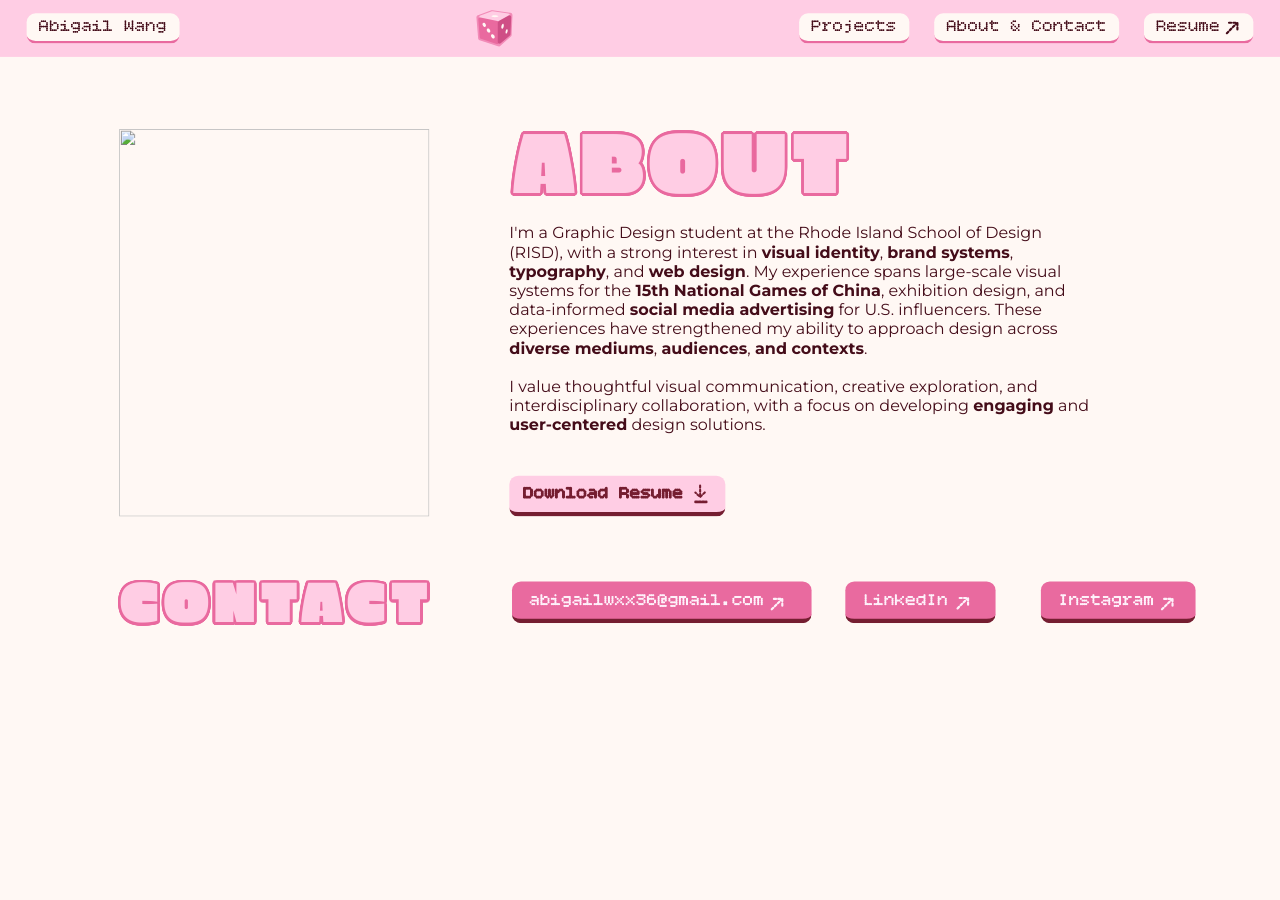
==== about.html @ 76543298 "Add files via upload" ====
<!doctype html>
<html lang="en">
<head>
<meta charset="utf-8">
<meta name="viewport" content="width=device-width, initial-scale=1">
<title>About &amp; Contact — Abigail Wang</title>
<meta name="description" content="About Abigail Wang, graphic designer at RISD. Résumé and contact.">
<meta property="og:title" content="About &amp; Contact — Abigail Wang">
<meta property="og:description" content="About Abigail Wang, graphic designer at RISD. Résumé and contact.">
<meta property="og:type" content="website">
<meta name="theme-color" content="#FFCDE4">
<link rel="icon" type="image/svg+xml" href="favicon.svg">
<link rel="preload" href="fonts/bitcount.woff2" as="font" type="font/woff2" crossorigin>
<link rel="preload" href="fonts/erica-one.woff2" as="font" type="font/woff2" crossorigin>
<link rel="stylesheet" href="site.css?v=7c78c855">
<script>document.documentElement.classList.add('js')</script>
</head>
<body data-page="about.html">
<a class="skip" href="#main">Skip to content</a>
<header class="dnav" aria-label="Site"><div class="sv-wrap" data-h="64"><div class="stage" style="height:64px"><div class="e band" style="left:0px;top:0px;width:1440px;height:64px;background:#ffcde4"></div><div class="e g0" style="left:30px;top:15px;width:172px;height:34px;background:#fff8f4;border-radius:10px;border-style:solid;border-color:#e96a9f;border-width:0px 0px 3px 0px"></div><div class="e g1" style="left:899px;top:15px;width:124px;height:34px;background:#fff8f4;border-radius:10px;border-style:solid;border-color:#e96a9f;border-width:0px 0px 3px 0px"></div><div class="e g2" style="left:1051px;top:15px;width:208px;height:34px;background:#fff8f4;border-radius:10px;border-style:solid;border-color:#e96a9f;border-width:0px 0px 3px 0px"></div><div class="e g3" style="left:1287px;top:15px;width:123px;height:34px;background:#fff8f4;border-radius:10px;border-style:solid;border-color:#e96a9f;border-width:0px 0px 3px 0px"></div><div class="e g0 t" style="left:44px;top:19px;width:144px;text-align:left;white-space:pre;font-family:'Bitcount',monospace;font-variation-settings:'CRSV' 0,'slnt' 0;font-weight:400;font-size:20.00px;color:#440c19;line-height:normal">Abigail Wang</div><div class="e g1 t" style="left:913px;top:19px;width:96px;text-align:left;white-space:pre;font-family:'Bitcount',monospace;font-variation-settings:'CRSV' 0,'slnt' 0;font-weight:400;font-size:20.00px;color:#440c19;line-height:normal">Projects</div><div class="e g2 t" style="left:1065px;top:19px;width:180px;text-align:left;white-space:pre;font-family:'Bitcount',monospace;font-variation-settings:'CRSV' 0,'slnt' 0;font-weight:400;font-size:20.00px;color:#440c19;line-height:normal">About &amp; Contact</div><div class="e g3 t" style="left:1301px;top:19px;width:72px;text-align:left;white-space:pre;font-family:'Bitcount',monospace;font-variation-settings:'CRSV' 0,'slnt' 0;font-weight:400;font-size:20.00px;color:#440c19;line-height:normal">Resume</div><div class="e g3 sv" style="left:1379px;top:21.5px;width:17px;height:17px"><svg aria-hidden="true" preserveAspectRatio="none" width="17" height="17" viewBox="0 0 17 17" fill="none" xmlns="http://www.w3.org/2000/svg">
<path d="M1.21411 15.3405L11.6974 4.85718" stroke="#440C19" stroke-width="2.42857" stroke-linecap="round" stroke-linejoin="round" stroke-dasharray="2.43 2.43"/>
<path d="M3.6427 3.64282H13.0777V13.0778" stroke="#440C19" stroke-width="2.42857" stroke-linecap="round" stroke-linejoin="round" stroke-dasharray="2.43 2.43"/>
</svg></div><div class="e sv" style="left:531px;top:6.4px;width:54.2px;height:52.3px"><svg aria-hidden="true" preserveAspectRatio="none" width="55" height="53" viewBox="0 0 55 53" fill="none" xmlns="http://www.w3.org/2000/svg">
<path d="M9.57574 37.2836L7.6483 13.6841L23.039 8.12937L43.6073 11.1406L42.6408 33.6908L30.4352 44.3225L9.57574 37.2836Z" fill="#F28CB8"/>
<path d="M22.1551 5.68026C22.5586 5.53464 22.9917 5.49083 23.4162 5.55296L43.9844 8.56432C45.3052 8.75769 46.2659 9.91844 46.2087 11.2521L45.2421 33.8022C45.2116 34.5156 44.8894 35.1851 44.351 35.6541L32.1455 46.2858C31.4477 46.8937 30.4795 47.0855 29.6027 46.7896L8.74319 39.7508C7.75812 39.4184 7.06528 38.5318 6.98062 37.4956L5.05318 13.896L5.04649 13.7864C5.00171 12.6569 5.69317 11.6215 6.76427 11.2349L22.1551 5.68026ZM10.4056 15.457L12.0313 35.3641L29.8517 41.3775L40.087 32.462L40.9051 13.3766L23.3081 10.8003L10.4056 15.457Z" fill="#F28CB8"/>
<path d="M10.293 13.4938L23.4267 8.64757L41.2244 11.3022L29.6777 17.1955L10.293 13.4938Z" fill="#FFCDE4"/>
<path d="M22.7928 6.74767C23.0916 6.64797 23.41 6.61996 23.7222 6.66652L41.5198 9.3211C42.3811 9.44956 43.0608 10.1198 43.2012 10.9792C43.3416 11.8386 42.9106 12.6903 42.135 13.0862L30.5883 18.9795C30.1918 19.1818 29.7392 19.2464 29.3019 19.1629L9.91722 15.4613C9.0336 15.2925 8.37082 14.5552 8.29677 13.6586C8.22276 12.7621 8.75564 11.9263 9.59958 11.6148L22.7334 6.76846L22.7928 6.74767ZM17.7473 12.8782L29.3784 15.0991L34.7441 12.3605L23.6385 10.7043L17.7473 12.8782Z" fill="#FFCDE4"/>
<path d="M29.3835 12.918C30.5743 12.4082 30.0914 11.7525 28.305 11.4534C26.5186 11.1542 24.1052 11.325 22.9144 11.8347C21.7237 12.3445 22.2066 13.0003 23.993 13.2994C25.7794 13.5985 28.1928 13.4278 29.3835 12.918Z" fill="#FFF8F4"/>
<path d="M9.17969 15.7621L28.5789 19.7501L28.785 42.1105L10.7524 36.1803L9.17969 15.7621Z" fill="#E96A9F"/>
<path d="M7.85524 14.2594C8.32708 13.8435 8.96693 13.6735 9.58301 13.8001L28.9823 17.7881C29.9067 17.9782 30.573 18.7879 30.5818 19.7316L30.7878 42.0921C30.7937 42.7377 30.4881 43.3466 29.9669 43.7275C29.4456 44.1085 28.7727 44.2149 28.1594 44.0132L10.1266 38.083C9.35836 37.8304 8.81753 37.1404 8.75542 36.3341L7.18269 15.9159L7.17891 15.8571C7.15005 15.2506 7.39814 14.6623 7.85524 14.2594ZM12.6466 34.6947L26.7563 39.3348L26.5908 21.3862L11.3809 18.2594L12.6466 34.6947Z" fill="#E96A9F"/>
<path d="M14.1039 24.5648C15.2006 24.8261 16.0234 23.9672 15.9418 22.6464C15.8602 21.3256 14.905 20.0429 13.8083 19.7816C12.7116 19.5203 11.8888 20.3792 11.9704 21.7C12.052 23.0209 13.0072 24.3035 14.1039 24.5648Z" fill="#FFF8F4"/>
<path d="M18.9487 31.0904C20.0859 31.3971 20.9601 30.5924 20.9011 29.2929C20.8422 27.9934 19.8725 26.6913 18.7353 26.3846C17.598 26.0778 16.7239 26.8826 16.7828 28.1821C16.8418 29.4816 17.8114 30.7837 18.9487 31.0904Z" fill="#FFF8F4"/>
<path d="M23.8648 37.7154C25.0438 38.0688 25.9707 37.3199 25.9352 36.0426C25.8996 34.7653 24.9151 33.4433 23.7362 33.0898C22.5572 32.7363 21.6303 33.4852 21.6658 34.7626C21.7014 36.0399 22.6859 37.3619 23.8648 37.7154Z" fill="#FFF8F4"/>
<path d="M31.4609 19.517L42.7686 13.273L41.9805 32.8516L31.4373 41.7938L31.4609 19.517Z" fill="#CF4F86"/>
<path d="M41.8004 11.5196C42.4335 11.1701 43.2057 11.1889 43.821 11.5689C44.4363 11.9489 44.7989 12.6311 44.7698 13.3536L43.9818 32.9323C43.9593 33.492 43.7033 34.0168 43.276 34.3791L32.7329 43.3212C32.1375 43.8262 31.3028 43.9394 30.5946 43.6109C29.8863 43.2825 29.4336 42.5724 29.4344 41.7917L29.4579 19.5149C29.4587 18.7864 29.855 18.1158 30.4926 17.7636L41.8004 11.5196ZM33.4625 20.6997L33.4446 37.4648L40.0145 31.8926L40.6242 16.745L33.4625 20.6997Z" fill="#CF4F86"/>
<path d="M34.8507 26.569C35.6478 26.0592 36.3101 24.4329 36.3301 22.9366C36.3501 21.4403 35.7201 20.6406 34.923 21.1504C34.126 21.6603 33.4636 23.2866 33.4436 24.7829C33.4236 26.2792 34.0536 27.0789 34.8507 26.569Z" fill="#FFF8F4"/>
<path d="M39.4585 32.1411C40.1308 31.6226 40.7088 30.1318 40.7494 28.8114C40.7901 27.491 40.278 26.841 39.6057 27.3595C38.9333 27.878 38.3554 29.3688 38.3147 30.6892C38.2741 32.0096 38.7862 32.6597 39.4585 32.1411Z" fill="#FFF8F4"/>
</svg></div><a class="hit k-btn" data-g="0" style="left:30px;top:15px;width:172px;height:34px" aria-label="Abigail Wang" href="index.html"></a><a class="hit k-btn" data-g="1" style="left:899px;top:15px;width:124px;height:34px" aria-label="Projects" href="projects.html"></a><a class="hit k-btn" data-g="2" style="left:1051px;top:15px;width:208px;height:34px" aria-label="About &amp; Contact" href="about.html"></a><a class="hit k-btn" data-g="3" style="left:1287px;top:15px;width:123px;height:34px" aria-label="Resume" data-cfg="resume" href="#" target="_blank" rel="noopener"></a></div></div></header>
<header class="mnav" aria-label="Site">
  <a class="mpill brand" href="index.html">Abigail Wang</a>
  <nav><a href="projects.html">Projects</a><a href="about.html" aria-current="page">About</a><a href="#" data-cfg="resume" target="_blank" rel="noopener">Resume <span aria-hidden="true">↗</span></a></nav>
</header>
<main id="main">
<div class="sv-wrap main-stage" data-h="736"><div class="stage" style="height:736px"><div class="e band" style="left:0px;top:0px;width:1440px;height:736px;background:#fff8f4"></div><div class="e t" style="left:576px;top:77px;width:416.944px;text-align:left;white-space:pre-wrap;font-family:'Erica One',sans-serif;font-weight:400;font-size:96.00px;color:#ffcde4;line-height:0.780;letter-spacing:0.050em;text-transform:uppercase;text-shadow:3.00px 0.00px 0 var(--ol,#e96a9f),2.90px 0.78px 0 var(--ol,#e96a9f),2.60px 1.50px 0 var(--ol,#e96a9f),2.12px 2.12px 0 var(--ol,#e96a9f),1.50px 2.60px 0 var(--ol,#e96a9f),0.78px 2.90px 0 var(--ol,#e96a9f),0.00px 3.00px 0 var(--ol,#e96a9f),-0.78px 2.90px 0 var(--ol,#e96a9f),-1.50px 2.60px 0 var(--ol,#e96a9f),-2.12px 2.12px 0 var(--ol,#e96a9f),-2.60px 1.50px 0 var(--ol,#e96a9f),-2.90px 0.78px 0 var(--ol,#e96a9f),-3.00px 0.00px 0 var(--ol,#e96a9f),-2.90px -0.78px 0 var(--ol,#e96a9f),-2.60px -1.50px 0 var(--ol,#e96a9f),-2.12px -2.12px 0 var(--ol,#e96a9f),-1.50px -2.60px 0 var(--ol,#e96a9f),-0.78px -2.90px 0 var(--ol,#e96a9f),-0.00px -3.00px 0 var(--ol,#e96a9f),0.78px -2.90px 0 var(--ol,#e96a9f),1.50px -2.60px 0 var(--ol,#e96a9f),2.12px -2.12px 0 var(--ol,#e96a9f),2.60px -1.50px 0 var(--ol,#e96a9f),2.90px -0.78px 0 var(--ol,#e96a9f)">About</div><div class="e t" style="left:134px;top:586px;width:424.028px;text-align:left;white-space:pre-wrap;font-family:'Erica One',sans-serif;font-weight:400;font-size:64.00px;color:#ffcde4;line-height:0.780;letter-spacing:0.080em;text-transform:uppercase;text-shadow:3.00px 0.00px 0 var(--ol,#e96a9f),2.90px 0.78px 0 var(--ol,#e96a9f),2.60px 1.50px 0 var(--ol,#e96a9f),2.12px 2.12px 0 var(--ol,#e96a9f),1.50px 2.60px 0 var(--ol,#e96a9f),0.78px 2.90px 0 var(--ol,#e96a9f),0.00px 3.00px 0 var(--ol,#e96a9f),-0.78px 2.90px 0 var(--ol,#e96a9f),-1.50px 2.60px 0 var(--ol,#e96a9f),-2.12px 2.12px 0 var(--ol,#e96a9f),-2.60px 1.50px 0 var(--ol,#e96a9f),-2.90px 0.78px 0 var(--ol,#e96a9f),-3.00px 0.00px 0 var(--ol,#e96a9f),-2.90px -0.78px 0 var(--ol,#e96a9f),-2.60px -1.50px 0 var(--ol,#e96a9f),-2.12px -2.12px 0 var(--ol,#e96a9f),-1.50px -2.60px 0 var(--ol,#e96a9f),-0.78px -2.90px 0 var(--ol,#e96a9f),-0.00px -3.00px 0 var(--ol,#e96a9f),0.78px -2.90px 0 var(--ol,#e96a9f),1.50px -2.60px 0 var(--ol,#e96a9f),2.12px -2.12px 0 var(--ol,#e96a9f),2.60px -1.50px 0 var(--ol,#e96a9f),2.90px -0.78px 0 var(--ol,#e96a9f)">Contact</div><div class="e t" style="left:573px;top:188px;width:658.812px;text-align:left;white-space:pre-wrap;font-family:'Montserrat',sans-serif;font-weight:400;font-size:18.00px;color:#440c19;line-height:1.200"><span style="font-family:'Montserrat',sans-serif;font-weight:400;font-size:18.00px;color:#440c19;line-height:1.200">I&#x27;m a Graphic Design student at the Rhode Island School of Design (RISD), with a strong interest in </span><span class="hl" style="font-family:'Montserrat',sans-serif;font-weight:700;font-size:18.00px;color:#440c19;line-height:1.200">visual identity</span><span style="font-family:'Montserrat',sans-serif;font-weight:400;font-size:18.00px;color:#440c19;line-height:1.200">, </span><span class="hl" style="font-family:'Montserrat',sans-serif;font-weight:700;font-size:18.00px;color:#440c19;line-height:1.200">brand systems</span><span style="font-family:'Montserrat',sans-serif;font-weight:400;font-size:18.00px;color:#440c19;line-height:1.200">, </span><span class="hl" style="font-family:'Montserrat',sans-serif;font-weight:700;font-size:18.00px;color:#440c19;line-height:1.200">typography</span><span style="font-family:'Montserrat',sans-serif;font-weight:400;font-size:18.00px;color:#440c19;line-height:1.200">, and </span><span class="hl" style="font-family:'Montserrat',sans-serif;font-weight:700;font-size:18.00px;color:#440c19;line-height:1.200">web design</span><span style="font-family:'Montserrat',sans-serif;font-weight:400;font-size:18.00px;color:#440c19;line-height:1.200">. My experience spans large-scale visual systems for the </span><span class="hl" style="font-family:'Montserrat',sans-serif;font-weight:700;font-size:18.00px;color:#440c19;line-height:1.200">15th National Games of China</span><span style="font-family:'Montserrat',sans-serif;font-weight:400;font-size:18.00px;color:#440c19;line-height:1.200">, exhibition design, and data-informed </span><span class="hl" style="font-family:'Montserrat',sans-serif;font-weight:700;font-size:18.00px;color:#440c19;line-height:1.200">social media advertising</span><span style="font-family:'Montserrat',sans-serif;font-weight:400;font-size:18.00px;color:#440c19;line-height:1.200"> for U.S. influencers. These experiences have strengthened my ability to approach design across </span><span class="hl" style="font-family:'Montserrat',sans-serif;font-weight:700;font-size:18.00px;color:#440c19;line-height:1.200">diverse mediums</span><span style="font-family:'Montserrat',sans-serif;font-weight:400;font-size:18.00px;color:#440c19;line-height:1.200">, </span><span class="hl" style="font-family:'Montserrat',sans-serif;font-weight:700;font-size:18.00px;color:#440c19;line-height:1.200">audiences</span><span style="font-family:'Montserrat',sans-serif;font-weight:400;font-size:18.00px;color:#440c19;line-height:1.200">, </span><span class="hl" style="font-family:'Montserrat',sans-serif;font-weight:700;font-size:18.00px;color:#440c19;line-height:1.200">and contexts</span><span style="font-family:'Montserrat',sans-serif;font-weight:400;font-size:18.00px;color:#440c19;line-height:1.200">.

I value thoughtful visual communication, creative exploration, and interdisciplinary collaboration, with a focus on developing </span><span class="hl" style="font-family:'Montserrat',sans-serif;font-weight:700;font-size:18.00px;color:#440c19;line-height:1.200">engaging</span><span style="font-family:'Montserrat',sans-serif;font-weight:400;font-size:18.00px;color:#440c19;line-height:1.200"> and </span><span class="hl" style="font-family:'Montserrat',sans-serif;font-weight:700;font-size:18.00px;color:#440c19;line-height:1.200">user-centered</span><span style="font-family:'Montserrat',sans-serif;font-weight:400;font-size:18.00px;color:#440c19;line-height:1.200"> design solutions.</span></div><div class="e g4" style="left:573px;top:471px;width:243px;height:46px;background:#ffcde4;border-radius:10px;border-style:solid;border-color:#751e31;border-width:0px 0px 5px 0px"></div><div class="e g5" style="left:576px;top:590px;width:337px;height:47px;background:#e96a9f;border-radius:10px;border-style:solid;border-color:#751e31;border-width:0px 0px 5px 0px"></div><div class="e g4 t" style="left:589px;top:485px;width:203px;text-align:left;white-space:pre-wrap;font-family:'Bitcount',monospace;font-variation-settings:'CRSV' 0,'slnt' 0;font-weight:700;font-size:20.00px;color:#751e31;line-height:0.780">Download Resume</div><div class="e g4 sv" style="left:781px;top:480.8px;width:13.6px;height:16.1px"><svg aria-hidden="true" preserveAspectRatio="none" width="14" height="17" viewBox="0 0 14 17" fill="none" xmlns="http://www.w3.org/2000/svg">
<path d="M6.82836 1.21424L6.90527 13.359" stroke="#751E31" stroke-width="2.42857" stroke-linecap="round" stroke-linejoin="round" stroke-dasharray="2.43 2.43"/>
<path d="M12.2492 9.36279L6.81866 14.8626L1.3189 9.43202" stroke="#751E31" stroke-width="2.42857" stroke-linecap="round" stroke-linejoin="round" stroke-dasharray="2.43 2.43"/>
</svg></div><div class="e g4 sv" style="left:780.6px;top:498.5px;width:15.5px;height:3px"><svg aria-hidden="true" preserveAspectRatio="none" width="16" height="3" viewBox="0 0 16 3" fill="none" xmlns="http://www.w3.org/2000/svg">
<path d="M1.5 1.5H14.0457" stroke="#751E31" stroke-width="3" stroke-linecap="round" stroke-dasharray="2 2"/>
</svg></div><div class="e g5 t" style="left:596px;top:606px;width:442.244px;text-align:left;white-space:pre-wrap;font-family:'Bitcount',monospace;font-variation-settings:'CRSV' 0,'slnt' 0;font-weight:500;font-size:20.00px;color:#fef1fa;line-height:0.780">abigailwxx36@gmail.com</div><div class="e g5 sv" style="left:867px;top:605.5px;width:17px;height:17px"><svg aria-hidden="true" preserveAspectRatio="none" width="17" height="17" viewBox="0 0 17 17" fill="none" xmlns="http://www.w3.org/2000/svg">
<path d="M1.21423 15.3405L11.6976 4.85718" stroke="#FEF1FA" stroke-width="2.42857" stroke-linecap="round" stroke-linejoin="round" stroke-dasharray="2.43 2.43"/>
<path d="M3.64282 3.64282H13.0778V13.0778" stroke="#FEF1FA" stroke-width="2.42857" stroke-linecap="round" stroke-linejoin="round" stroke-dasharray="2.43 2.43"/>
</svg></div><div class="e g6" style="left:951px;top:590px;width:169px;height:47px;background:#e96a9f;border-radius:10px;border-style:solid;border-color:#751e31;border-width:0px 0px 5px 0px"></div><div class="e g6 t" style="left:971px;top:606px;width:118px;text-align:left;white-space:pre-wrap;font-family:'Bitcount',monospace;font-variation-settings:'CRSV' 0,'slnt' 0;font-weight:500;font-size:20.00px;color:#fef1fa;line-height:0.780">LinkedIn</div><div class="e g6 sv" style="left:1076px;top:604.5px;width:17px;height:17px"><svg aria-hidden="true" preserveAspectRatio="none" width="17" height="17" viewBox="0 0 17 17" fill="none" xmlns="http://www.w3.org/2000/svg">
<path d="M1.21423 15.3405L11.6976 4.85718" stroke="#FEF1FA" stroke-width="2.42857" stroke-linecap="round" stroke-linejoin="round" stroke-dasharray="2.43 2.43"/>
<path d="M3.64282 3.64282H13.0778V13.0778" stroke="#FEF1FA" stroke-width="2.42857" stroke-linecap="round" stroke-linejoin="round" stroke-dasharray="2.43 2.43"/>
</svg></div><div class="e g7" style="left:1171px;top:590px;width:174px;height:47px;background:#e96a9f;border-radius:10px;border-style:solid;border-color:#751e31;border-width:0px 0px 5px 0px"></div><div class="e g7 t" style="left:1191px;top:606px;width:118px;text-align:left;white-space:pre-wrap;font-family:'Bitcount',monospace;font-variation-settings:'CRSV' 0,'slnt' 0;font-weight:500;font-size:20.00px;color:#fef1fa;line-height:0.780">Instagram</div><div class="e g7 sv" style="left:1306px;top:605.5px;width:17px;height:17px"><svg aria-hidden="true" preserveAspectRatio="none" width="17" height="17" viewBox="0 0 17 17" fill="none" xmlns="http://www.w3.org/2000/svg">
<path d="M1.21411 15.3405L11.6974 4.85718" stroke="#FEF1FA" stroke-width="2.42857" stroke-linecap="round" stroke-linejoin="round" stroke-dasharray="2.43 2.43"/>
<path d="M3.6427 3.64282H13.0777V13.0778" stroke="#FEF1FA" stroke-width="2.42857" stroke-linecap="round" stroke-linejoin="round" stroke-dasharray="2.43 2.43"/>
</svg></div><div class="e im" style="left:134px;top:81px;width:349px;height:436px"><img class="" src="img/i43-1249.webp" alt="" width="764" height="954" decoding="async"></div><a class="hit k-btn" data-g="4" style="left:573px;top:471px;width:243px;height:46px" aria-label="Download Resume" data-cfg="resume" href="#" target="_blank" rel="noopener"></a><a class="hit k-btn" data-g="5" style="left:576px;top:590px;width:337px;height:47px" aria-label="abigailwxx36@gmail.com" href="mailto:abigailwxx36@gmail.com"></a><a class="hit k-btn" data-g="6" style="left:951px;top:590px;width:169px;height:47px" aria-label="LinkedIn" data-cfg="linkedin" href="#" target="_blank" rel="noopener"></a><a class="hit k-btn" data-g="7" style="left:1171px;top:590px;width:174px;height:47px" aria-label="Instagram" data-cfg="instagram" href="#" target="_blank" rel="noopener"></a></div></div>
<div class="flow"><div class="frow"><div class="fb fimg w2"><div class="fim" style="aspect-ratio:0.8005"><img class="" src="img/i43-1249.webp" alt="" width="764" height="954" loading="lazy" decoding="async"></div></div><div class="fb ftext full"><div class="ft full" style="text-align:left;font-family:'Erica One',sans-serif;font-weight:400;font-size:52.20px;color:#ffcde4;line-height:0.780;letter-spacing:0.050em;text-transform:uppercase;text-shadow:3.00px 0.00px 0 var(--ol,#e96a9f),2.90px 0.78px 0 var(--ol,#e96a9f),2.60px 1.50px 0 var(--ol,#e96a9f),2.12px 2.12px 0 var(--ol,#e96a9f),1.50px 2.60px 0 var(--ol,#e96a9f),0.78px 2.90px 0 var(--ol,#e96a9f),0.00px 3.00px 0 var(--ol,#e96a9f),-0.78px 2.90px 0 var(--ol,#e96a9f),-1.50px 2.60px 0 var(--ol,#e96a9f),-2.12px 2.12px 0 var(--ol,#e96a9f),-2.60px 1.50px 0 var(--ol,#e96a9f),-2.90px 0.78px 0 var(--ol,#e96a9f),-3.00px 0.00px 0 var(--ol,#e96a9f),-2.90px -0.78px 0 var(--ol,#e96a9f),-2.60px -1.50px 0 var(--ol,#e96a9f),-2.12px -2.12px 0 var(--ol,#e96a9f),-1.50px -2.60px 0 var(--ol,#e96a9f),-0.78px -2.90px 0 var(--ol,#e96a9f),-0.00px -3.00px 0 var(--ol,#e96a9f),0.78px -2.90px 0 var(--ol,#e96a9f),1.50px -2.60px 0 var(--ol,#e96a9f),2.12px -2.12px 0 var(--ol,#e96a9f),2.60px -1.50px 0 var(--ol,#e96a9f),2.90px -0.78px 0 var(--ol,#e96a9f)">About</div></div><div class="fb ftext full"><div class="ft full" style="text-align:left;font-family:'Montserrat',sans-serif;font-weight:400;font-size:18.00px;color:#440c19;line-height:1.200"><span style="font-family:'Montserrat',sans-serif;font-weight:400;font-size:18.00px;color:#440c19;line-height:1.200">I&#x27;m a Graphic Design student at the Rhode Island School of Design (RISD), with a strong interest in </span><span class="hl" style="font-family:'Montserrat',sans-serif;font-weight:700;font-size:18.00px;color:#440c19;line-height:1.200">visual identity</span><span style="font-family:'Montserrat',sans-serif;font-weight:400;font-size:18.00px;color:#440c19;line-height:1.200">, </span><span class="hl" style="font-family:'Montserrat',sans-serif;font-weight:700;font-size:18.00px;color:#440c19;line-height:1.200">brand systems</span><span style="font-family:'Montserrat',sans-serif;font-weight:400;font-size:18.00px;color:#440c19;line-height:1.200">, </span><span class="hl" style="font-family:'Montserrat',sans-serif;font-weight:700;font-size:18.00px;color:#440c19;line-height:1.200">typography</span><span style="font-family:'Montserrat',sans-serif;font-weight:400;font-size:18.00px;color:#440c19;line-height:1.200">, and </span><span class="hl" style="font-family:'Montserrat',sans-serif;font-weight:700;font-size:18.00px;color:#440c19;line-height:1.200">web design</span><span style="font-family:'Montserrat',sans-serif;font-weight:400;font-size:18.00px;color:#440c19;line-height:1.200">. My experience spans large-scale visual systems for the </span><span class="hl" style="font-family:'Montserrat',sans-serif;font-weight:700;font-size:18.00px;color:#440c19;line-height:1.200">15th National Games of China</span><span style="font-family:'Montserrat',sans-serif;font-weight:400;font-size:18.00px;color:#440c19;line-height:1.200">, exhibition design, and data-informed </span><span class="hl" style="font-family:'Montserrat',sans-serif;font-weight:700;font-size:18.00px;color:#440c19;line-height:1.200">social media advertising</span><span style="font-family:'Montserrat',sans-serif;font-weight:400;font-size:18.00px;color:#440c19;line-height:1.200"> for U.S. influencers. These experiences have strengthened my ability to approach design across </span><span class="hl" style="font-family:'Montserrat',sans-serif;font-weight:700;font-size:18.00px;color:#440c19;line-height:1.200">diverse mediums</span><span style="font-family:'Montserrat',sans-serif;font-weight:400;font-size:18.00px;color:#440c19;line-height:1.200">, </span><span class="hl" style="font-family:'Montserrat',sans-serif;font-weight:700;font-size:18.00px;color:#440c19;line-height:1.200">audiences</span><span style="font-family:'Montserrat',sans-serif;font-weight:400;font-size:18.00px;color:#440c19;line-height:1.200">, </span><span class="hl" style="font-family:'Montserrat',sans-serif;font-weight:700;font-size:18.00px;color:#440c19;line-height:1.200">and contexts</span><span style="font-family:'Montserrat',sans-serif;font-weight:400;font-size:18.00px;color:#440c19;line-height:1.200">.

I value thoughtful visual communication, creative exploration, and interdisciplinary collaboration, with a focus on developing </span><span class="hl" style="font-family:'Montserrat',sans-serif;font-weight:700;font-size:18.00px;color:#440c19;line-height:1.200">engaging</span><span style="font-family:'Montserrat',sans-serif;font-weight:400;font-size:18.00px;color:#440c19;line-height:1.200"> and </span><span class="hl" style="font-family:'Montserrat',sans-serif;font-weight:700;font-size:18.00px;color:#440c19;line-height:1.200">user-centered</span><span style="font-family:'Montserrat',sans-serif;font-weight:400;font-size:18.00px;color:#440c19;line-height:1.200"> design solutions.</span></div></div><a class="fb fcol flink k-btn" data-g="4" aria-label="Download Resume" data-cfg="resume" href="#" target="_blank" rel="noopener"><div class="col" data-w="243" data-h="46" style="--w:243;--h:46"><div class="coli" style="width:243px;height:46px"><div class="e g4" style="left:0px;top:0px;width:243px;height:46px;background:#ffcde4;border-radius:10px;border-style:solid;border-color:#751e31;border-width:0px 0px 5px 0px"></div><div class="e g4 t" style="left:16px;top:14px;width:203px;text-align:left;white-space:pre-wrap;font-family:'Bitcount',monospace;font-variation-settings:'CRSV' 0,'slnt' 0;font-weight:700;font-size:20.00px;color:#751e31;line-height:0.780">Download Resume</div><div class="e g4 sv" style="left:208px;top:9.8px;width:13.6px;height:16.1px"><svg aria-hidden="true" preserveAspectRatio="none" width="14" height="17" viewBox="0 0 14 17" fill="none" xmlns="http://www.w3.org/2000/svg">
<path d="M6.82836 1.21424L6.90527 13.359" stroke="#751E31" stroke-width="2.42857" stroke-linecap="round" stroke-linejoin="round" stroke-dasharray="2.43 2.43"/>
<path d="M12.2492 9.36279L6.81866 14.8626L1.3189 9.43202" stroke="#751E31" stroke-width="2.42857" stroke-linecap="round" stroke-linejoin="round" stroke-dasharray="2.43 2.43"/>
</svg></div><div class="e g4 sv" style="left:207.6px;top:27.5px;width:15.5px;height:3px"><svg aria-hidden="true" preserveAspectRatio="none" width="16" height="3" viewBox="0 0 16 3" fill="none" xmlns="http://www.w3.org/2000/svg">
<path d="M1.5 1.5H14.0457" stroke="#751E31" stroke-width="3" stroke-linecap="round" stroke-dasharray="2 2"/>
</svg></div></div></div></a></div><div class="frow"><div class="fb ftext full"><div class="ft full" style="text-align:left;font-family:'Erica One',sans-serif;font-weight:400;font-size:37.80px;color:#ffcde4;line-height:0.780;letter-spacing:0.080em;text-transform:uppercase;text-shadow:3.00px 0.00px 0 var(--ol,#e96a9f),2.90px 0.78px 0 var(--ol,#e96a9f),2.60px 1.50px 0 var(--ol,#e96a9f),2.12px 2.12px 0 var(--ol,#e96a9f),1.50px 2.60px 0 var(--ol,#e96a9f),0.78px 2.90px 0 var(--ol,#e96a9f),0.00px 3.00px 0 var(--ol,#e96a9f),-0.78px 2.90px 0 var(--ol,#e96a9f),-1.50px 2.60px 0 var(--ol,#e96a9f),-2.12px 2.12px 0 var(--ol,#e96a9f),-2.60px 1.50px 0 var(--ol,#e96a9f),-2.90px 0.78px 0 var(--ol,#e96a9f),-3.00px 0.00px 0 var(--ol,#e96a9f),-2.90px -0.78px 0 var(--ol,#e96a9f),-2.60px -1.50px 0 var(--ol,#e96a9f),-2.12px -2.12px 0 var(--ol,#e96a9f),-1.50px -2.60px 0 var(--ol,#e96a9f),-0.78px -2.90px 0 var(--ol,#e96a9f),-0.00px -3.00px 0 var(--ol,#e96a9f),0.78px -2.90px 0 var(--ol,#e96a9f),1.50px -2.60px 0 var(--ol,#e96a9f),2.12px -2.12px 0 var(--ol,#e96a9f),2.60px -1.50px 0 var(--ol,#e96a9f),2.90px -0.78px 0 var(--ol,#e96a9f)">Contact</div></div><a class="fb fcol flink k-btn" data-g="5" aria-label="abigailwxx36@gmail.com" href="mailto:abigailwxx36@gmail.com"><div class="col" data-w="337" data-h="47" style="--w:337;--h:47"><div class="coli" style="width:337px;height:47px"><div class="e g5" style="left:0px;top:0px;width:337px;height:47px;background:#e96a9f;border-radius:10px;border-style:solid;border-color:#751e31;border-width:0px 0px 5px 0px"></div><div class="e g5 t" style="left:20px;top:16px;width:442.244px;text-align:left;white-space:pre-wrap;font-family:'Bitcount',monospace;font-variation-settings:'CRSV' 0,'slnt' 0;font-weight:500;font-size:20.00px;color:#fef1fa;line-height:0.780">abigailwxx36@gmail.com</div><div class="e g5 sv" style="left:291px;top:15.5px;width:17px;height:17px"><svg aria-hidden="true" preserveAspectRatio="none" width="17" height="17" viewBox="0 0 17 17" fill="none" xmlns="http://www.w3.org/2000/svg">
<path d="M1.21423 15.3405L11.6976 4.85718" stroke="#FEF1FA" stroke-width="2.42857" stroke-linecap="round" stroke-linejoin="round" stroke-dasharray="2.43 2.43"/>
<path d="M3.64282 3.64282H13.0778V13.0778" stroke="#FEF1FA" stroke-width="2.42857" stroke-linecap="round" stroke-linejoin="round" stroke-dasharray="2.43 2.43"/>
</svg></div></div></div></a><a class="fb fcol flink k-btn" data-g="6" aria-label="LinkedIn" data-cfg="linkedin" href="#" target="_blank" rel="noopener"><div class="col" data-w="169" data-h="47" style="--w:169;--h:47"><div class="coli" style="width:169px;height:47px"><div class="e g6" style="left:0px;top:0px;width:169px;height:47px;background:#e96a9f;border-radius:10px;border-style:solid;border-color:#751e31;border-width:0px 0px 5px 0px"></div><div class="e g6 t" style="left:20px;top:16px;width:118px;text-align:left;white-space:pre-wrap;font-family:'Bitcount',monospace;font-variation-settings:'CRSV' 0,'slnt' 0;font-weight:500;font-size:20.00px;color:#fef1fa;line-height:0.780">LinkedIn</div><div class="e g6 sv" style="left:125px;top:14.5px;width:17px;height:17px"><svg aria-hidden="true" preserveAspectRatio="none" width="17" height="17" viewBox="0 0 17 17" fill="none" xmlns="http://www.w3.org/2000/svg">
<path d="M1.21423 15.3405L11.6976 4.85718" stroke="#FEF1FA" stroke-width="2.42857" stroke-linecap="round" stroke-linejoin="round" stroke-dasharray="2.43 2.43"/>
<path d="M3.64282 3.64282H13.0778V13.0778" stroke="#FEF1FA" stroke-width="2.42857" stroke-linecap="round" stroke-linejoin="round" stroke-dasharray="2.43 2.43"/>
</svg></div></div></div></a><a class="fb fcol flink k-btn" data-g="7" aria-label="Instagram" data-cfg="instagram" href="#" target="_blank" rel="noopener"><div class="col" data-w="174" data-h="47" style="--w:174;--h:47"><div class="coli" style="width:174px;height:47px"><div class="e g7" style="left:0px;top:0px;width:174px;height:47px;background:#e96a9f;border-radius:10px;border-style:solid;border-color:#751e31;border-width:0px 0px 5px 0px"></div><div class="e g7 t" style="left:20px;top:16px;width:118px;text-align:left;white-space:pre-wrap;font-family:'Bitcount',monospace;font-variation-settings:'CRSV' 0,'slnt' 0;font-weight:500;font-size:20.00px;color:#fef1fa;line-height:0.780">Instagram</div><div class="e g7 sv" style="left:135px;top:15.5px;width:17px;height:17px"><svg aria-hidden="true" preserveAspectRatio="none" width="17" height="17" viewBox="0 0 17 17" fill="none" xmlns="http://www.w3.org/2000/svg">
<path d="M1.21411 15.3405L11.6974 4.85718" stroke="#FEF1FA" stroke-width="2.42857" stroke-linecap="round" stroke-linejoin="round" stroke-dasharray="2.43 2.43"/>
<path d="M3.6427 3.64282H13.0777V13.0778" stroke="#FEF1FA" stroke-width="2.42857" stroke-linecap="round" stroke-linejoin="round" stroke-dasharray="2.43 2.43"/>
</svg></div></div></div></a></div></div>
</main>
<script>window.CARD_CATS=[];</script>
<script src="site.js?v=c5d8da2a"></script>
</body>
</html>
---- site.css ----
/* Abigail Wang — portfolio. Generated from the Figma design file; edit freely. */
@font-face{font-family:'Bitcount';src:url(fonts/bitcount.woff2) format('woff2');font-weight:100 900;font-style:normal;font-display:swap}
@font-face{font-family:'Erica One';src:url(fonts/erica-one.woff2) format('woff2');font-weight:400;font-display:swap}
@font-face{font-family:'Montserrat';src:url(fonts/montserrat-latin-400-normal.woff2) format('woff2');font-weight:400;font-style:normal;font-display:swap}
@font-face{font-family:'Montserrat';src:url(fonts/montserrat-latin-400-italic.woff2) format('woff2');font-weight:400;font-style:italic;font-display:swap}
@font-face{font-family:'Montserrat';src:url(fonts/montserrat-latin-500-normal.woff2) format('woff2');font-weight:500;font-display:swap}
@font-face{font-family:'Montserrat';src:url(fonts/montserrat-latin-700-normal.woff2) format('woff2');font-weight:700;font-display:swap}

:root{
  --cream:#FFF8F4; --pink:#FFCDE4; --blush:#FEF1FA; --rose:#F2D4E0; --hot:#E96A9F; --plum:#751E31; --ink:#440C19;
}
*{box-sizing:border-box}
html{background:var(--cream);-webkit-text-size-adjust:100%;scroll-behavior:smooth}
body{margin:0;background:var(--cream);color:var(--ink);font-family:'Montserrat',sans-serif;overflow-x:hidden}
img,video,svg{display:block}
a{color:inherit}
.skip{position:absolute;left:-999px;top:0;z-index:100;background:var(--plum);color:#fff;padding:8px 12px;border-radius:8px}
.skip:focus{left:12px;top:12px}

/* ---------- desktop: the Figma frame, scaled to the window ---------- */
.sv-wrap{position:relative;width:100%;overflow:hidden}
.stage{position:absolute;top:0;left:0;width:1440px;transform-origin:0 0}
.e{position:absolute;margin:0}
.e.t{overflow:visible;font-kerning:normal;text-rendering:geometricPrecision}
.e.im img,.e.im video{width:100%;height:100%;object-fit:fill}
.e.im video,.fim video{object-fit:cover}   /* videos keep their proportions and crop to the frame */
.e.sv svg{width:100%;height:100%;overflow:visible}
.e,.hit{transition:transform .35s cubic-bezier(.2,.8,.2,1),filter .35s,opacity .45s,translate .7s cubic-bezier(.3,.8,.2,1)}
.dnav{position:sticky;top:0;z-index:50}
.dnav .sv-wrap{overflow:visible}
.hit{position:absolute;display:block;z-index:20;border:0;padding:0;margin:0;background:transparent;cursor:pointer;border-radius:10px;font:inherit;color:inherit}
.hit:focus-visible,.flink:focus-visible{outline:3px solid var(--hot);outline-offset:3px}
/* hover states (members of the hovered link get .hov) */
.hov.e{transform:translateY(-3px)}
.hov.e.im,.hov.e.sv{transform:translateY(-3px)}
.k-card-hov .e.im{transform:scale(1.02);filter:drop-shadow(0 14px 24px rgba(117,30,49,.18))}
.hovcard.e.im{transform:translateY(-6px);filter:drop-shadow(0 16px 26px rgba(117,30,49,.20))}
.hovcard.e.t{transform:translateY(-2px)}
.hovcat.e{transform:translateX(10px)}
.picked.e.t{color:var(--hot)!important;transform:translateX(14px)}
/* picked category: fill and outline swap (hot-pink letters, pink outline) */
.picked{--ol:var(--pink)}
.picked .ft{color:var(--hot)!important}
.dim{opacity:.16!important;filter:grayscale(.6)}
.vidph{background:var(--rose);border-radius:20px}

/* scroll reveal */
.js .rv{opacity:0;transform:translateY(26px)}
.js .rv.in{opacity:1;transform:none}
.js .fb.rv{opacity:0;transform:translateY(20px);transition:opacity .6s, transform .6s}
.js .fb.rv.in{opacity:1;transform:none}

/* dice motion */
@keyframes bob{0%,100%{transform:translateY(0) rotate(0)}50%{transform:translateY(-8px) rotate(-3deg)}}
@keyframes tumble{
  0%{transform:translateY(0) rotate(0) scale(1)}
  20%{transform:translateY(-60px) rotate(-120deg) scale(.92)}
  45%{transform:translateY(10px) rotate(-250deg) scale(1.03)}
  65%{transform:translateY(-22px) rotate(-320deg) scale(.98)}
  85%{transform:translateY(4px) rotate(-356deg) scale(1.01)}
  100%{transform:translateY(0) rotate(-360deg) scale(1)}}
.bob{animation:bob 3.2s ease-in-out infinite}
.rolling{animation:tumble 1s cubic-bezier(.3,.7,.3,1)}
.k-die{cursor:pointer}

/* home intro: keywords turn bold on hover (stroke instead of weight, so the text doesn't reflow) */
.kw{-webkit-text-stroke:0 currentColor;transition:-webkit-text-stroke-width .2s,color .2s;cursor:default}
.kw:hover{-webkit-text-stroke-width:.06em}
@media (hover:none){.kw{font-weight:700!important}}

/* about intro: bold phrases get a soft pink highlight that sweeps in from the left, text turns pink.
   Padding is cancelled by negative margins and the highlight is a background, so nothing reflows;
   box-decoration-break:clone gives each line of a wrapped phrase its own rounded highlight. */
.hl{background:linear-gradient(var(--pink),var(--pink)) no-repeat 0 0/0% 100%;padding:0 .14em;margin:0 -.14em;border-radius:.22em;
  -webkit-box-decoration-break:clone;box-decoration-break:clone;cursor:default;
  transition:background-size .3s cubic-bezier(.2,.8,.2,1),color .3s cubic-bezier(.2,.8,.2,1)}
.hl:hover{background-size:100% 100%;color:var(--hot)!important}

/* home hero portraits: hover lifts, drag to move, double-click to put back (site.js) */
.drag{--dx:0px;--dy:0px;--r:0deg;cursor:grab;touch-action:none;user-select:none;-webkit-user-select:none;
  transform:translate(var(--dx),var(--dy)) rotate(var(--r));
  transition:transform .3s cubic-bezier(.2,.8,.2,1),filter .3s}
.drag img{-webkit-user-drag:none;pointer-events:none}
.pass{pointer-events:none}
.drag:hover,.drag.dragging{transform:translate(var(--dx),calc(var(--dy) - 6px)) rotate(var(--r)) scale(1.05);
  filter:drop-shadow(0 12px 20px rgba(117,30,49,.22))}
.drag.dragging{cursor:grabbing;transition:filter .3s}
.drag.back{transition:transform .6s cubic-bezier(.3,1.3,.5,1),filter .3s}

/* ---------- small screens: stacked flow layout ---------- */
.flow,.mnav{display:none}
@media (max-width:999px){
  .dnav,.main-stage{display:none}
  .flow{display:block;padding:8px 20px 0;overflow-x:clip}
  .mnav{display:flex;position:sticky;top:0;z-index:50;align-items:center;justify-content:space-between;gap:8px;padding:10px 12px;background:var(--pink)}
  .mnav nav{display:flex;gap:6px}
  .mnav a{font-family:'Bitcount',monospace;font-variation-settings:'CRSV' 0;font-size:14px;line-height:1;text-decoration:none;color:var(--ink);background:var(--cream);border-bottom:3px solid var(--hot);border-radius:9px;padding:7px 8px 6px;white-space:nowrap}
  .mnav a[aria-current]{background:var(--blush)}
  .frow{display:flex;flex-wrap:wrap;gap:14px 12px;align-items:flex-start;margin:0 auto 18px;max-width:680px}
  .fb{display:block;text-decoration:none;max-width:100%}
  .fb.full,.fb.w1{flex:1 1 100%}
  .fb.w2{flex:0 0 calc(50% - 6px)}
  .fb.w3{flex:0 0 calc(33.33% - 8px)}
  .ft{white-space:pre-wrap;overflow-wrap:anywhere}
  .fim img,.fim video{width:100%;height:100%;object-fit:contain}
  .fim{width:100%}
  .col{position:relative;max-width:100%;overflow:visible}
  .fcard{flex:1 1 100%}
  .fcap{display:flex;flex-wrap:wrap;justify-content:space-between;align-items:baseline;gap:4px 12px;margin-top:10px}
  .fcap .tag{opacity:.85}
  .fcard .fim img{border-radius:0}
  .coli{position:absolute;left:0;top:0;transform-origin:0 0}
  .fband{margin:28px -20px 0;padding:28px 20px 12px}
  .fband .fwrap{max-width:680px;margin:0 auto}
}
@media (prefers-reduced-motion:reduce){
  *{animation:none!important;transition:none!important;scroll-behavior:auto!important}
  .js .rv,.js .fb.rv{opacity:1!important;transform:none!important}
}

/* links not set yet in site.js */
.nolink{cursor:default}
button.flink{appearance:none;border:0;background:none;padding:0;margin:0;font:inherit;color:inherit;text-align:left;cursor:pointer;width:auto}
@media (max-width:999px){ .fb.fcol[data-bigdie] .col,[data-bigdie] .col{max-width:260px} }

/* projects: the big die as a 3D cube (built by site.js; the Figma SVG stays as the no-JS fallback) */
.has3d > svg{visibility:hidden}
.bigdie.has3d{cursor:pointer}
.die3d{--body:var(--pink);--pip:var(--hot);--rim:9px;position:absolute;inset:0;perspective:2200px;perspective-origin:50% 40%;
  /* the illustration's thick pink outer rim: grow the silhouette in pink */
  filter:drop-shadow(var(--rim) 0 0 var(--body)) drop-shadow(calc(-1 * var(--rim)) 0 0 var(--body)) drop-shadow(0 var(--rim) 0 var(--body)) drop-shadow(0 calc(-1 * var(--rim)) 0 var(--body))}
.die3d .cube{position:absolute;left:50%;top:50%;transform-style:preserve-3d;will-change:transform}
.die3d .face,.die3d .core{position:absolute;inset:0;backface-visibility:hidden;-webkit-backface-visibility:hidden}
.die3d .face{border-radius:13%;background:var(--body)}
.die3d .core{inset:1.5%;border-radius:12%;background:var(--body)}
.die3d .plate{position:absolute;inset:3%;border-radius:15%}
.die3d .plate i{position:absolute;width:18%;height:18%;margin:-9% 0 0 -9%;border-radius:50%;background:var(--pip)}
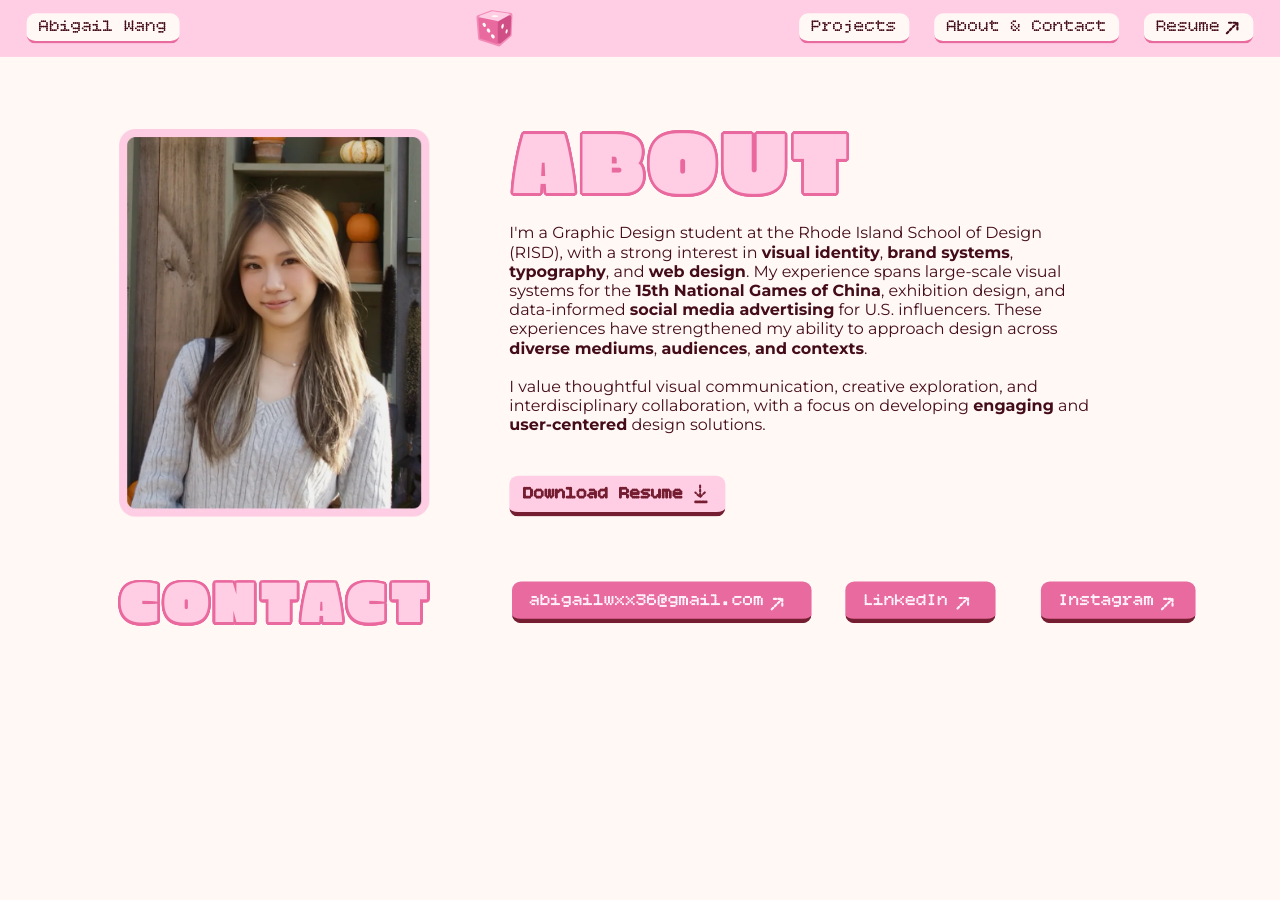
==== commit 7bc40f0a: "Add files via upload" ====
--- a/about.html
+++ b/about.html
@@ -12,7 +12,7 @@
 <link rel="icon" type="image/svg+xml" href="favicon.svg">
 <link rel="preload" href="fonts/bitcount.woff2" as="font" type="font/woff2" crossorigin>
 <link rel="preload" href="fonts/erica-one.woff2" as="font" type="font/woff2" crossorigin>
-<link rel="stylesheet" href="site.css?v=7c78c855">
+<link rel="stylesheet" href="site.css?v=d31ef018">
 <script>document.documentElement.classList.add('js')</script>
 </head>
 <body data-page="about.html">
--- a/site.css
+++ b/site.css
@@ -135,3 +135,6 @@
 .die3d .core{inset:1.5%;border-radius:12%;background:var(--body)}
 .die3d .plate{position:absolute;inset:3%;border-radius:15%}
 .die3d .plate i{position:absolute;width:18%;height:18%;margin:-9% 0 0 -9%;border-radius:50%;background:var(--pip)}
+
+/* KRAKK QR cards: same size, rounded like every other image */
+img[src*="img/qr-"]{border-radius:14%}
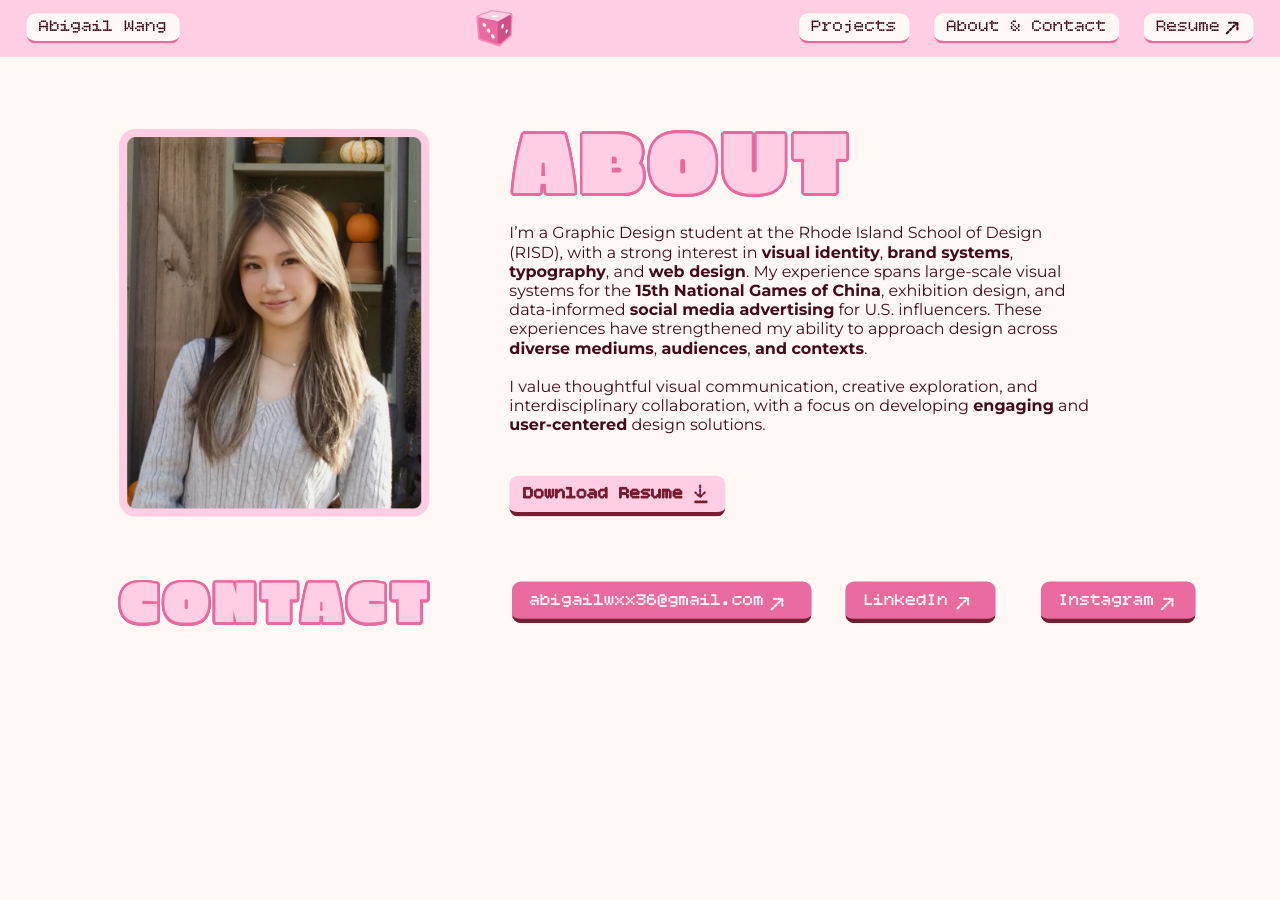
==== commit 47bff426: "Add files via upload" ====
--- a/about.html
+++ b/about.html
@@ -12,7 +12,7 @@
 <link rel="icon" type="image/svg+xml" href="favicon.svg">
 <link rel="preload" href="fonts/bitcount.woff2" as="font" type="font/woff2" crossorigin>
 <link rel="preload" href="fonts/erica-one.woff2" as="font" type="font/woff2" crossorigin>
-<link rel="stylesheet" href="site.css?v=d31ef018">
+<link rel="stylesheet" href="site.css?v=c53197cc">
 <script>document.documentElement.classList.add('js')</script>
 </head>
 <body data-page="about.html">
@@ -41,7 +41,7 @@
   <nav><a href="projects.html">Projects</a><a href="about.html" aria-current="page">About</a><a href="#" data-cfg="resume" target="_blank" rel="noopener">Resume <span aria-hidden="true">↗</span></a></nav>
 </header>
 <main id="main">
-<div class="sv-wrap main-stage" data-h="736"><div class="stage" style="height:736px"><div class="e band" style="left:0px;top:0px;width:1440px;height:736px;background:#fff8f4"></div><div class="e t" style="left:576px;top:77px;width:416.944px;text-align:left;white-space:pre-wrap;font-family:'Erica One',sans-serif;font-weight:400;font-size:96.00px;color:#ffcde4;line-height:0.780;letter-spacing:0.050em;text-transform:uppercase;text-shadow:3.00px 0.00px 0 var(--ol,#e96a9f),2.90px 0.78px 0 var(--ol,#e96a9f),2.60px 1.50px 0 var(--ol,#e96a9f),2.12px 2.12px 0 var(--ol,#e96a9f),1.50px 2.60px 0 var(--ol,#e96a9f),0.78px 2.90px 0 var(--ol,#e96a9f),0.00px 3.00px 0 var(--ol,#e96a9f),-0.78px 2.90px 0 var(--ol,#e96a9f),-1.50px 2.60px 0 var(--ol,#e96a9f),-2.12px 2.12px 0 var(--ol,#e96a9f),-2.60px 1.50px 0 var(--ol,#e96a9f),-2.90px 0.78px 0 var(--ol,#e96a9f),-3.00px 0.00px 0 var(--ol,#e96a9f),-2.90px -0.78px 0 var(--ol,#e96a9f),-2.60px -1.50px 0 var(--ol,#e96a9f),-2.12px -2.12px 0 var(--ol,#e96a9f),-1.50px -2.60px 0 var(--ol,#e96a9f),-0.78px -2.90px 0 var(--ol,#e96a9f),-0.00px -3.00px 0 var(--ol,#e96a9f),0.78px -2.90px 0 var(--ol,#e96a9f),1.50px -2.60px 0 var(--ol,#e96a9f),2.12px -2.12px 0 var(--ol,#e96a9f),2.60px -1.50px 0 var(--ol,#e96a9f),2.90px -0.78px 0 var(--ol,#e96a9f)">About</div><div class="e t" style="left:134px;top:586px;width:424.028px;text-align:left;white-space:pre-wrap;font-family:'Erica One',sans-serif;font-weight:400;font-size:64.00px;color:#ffcde4;line-height:0.780;letter-spacing:0.080em;text-transform:uppercase;text-shadow:3.00px 0.00px 0 var(--ol,#e96a9f),2.90px 0.78px 0 var(--ol,#e96a9f),2.60px 1.50px 0 var(--ol,#e96a9f),2.12px 2.12px 0 var(--ol,#e96a9f),1.50px 2.60px 0 var(--ol,#e96a9f),0.78px 2.90px 0 var(--ol,#e96a9f),0.00px 3.00px 0 var(--ol,#e96a9f),-0.78px 2.90px 0 var(--ol,#e96a9f),-1.50px 2.60px 0 var(--ol,#e96a9f),-2.12px 2.12px 0 var(--ol,#e96a9f),-2.60px 1.50px 0 var(--ol,#e96a9f),-2.90px 0.78px 0 var(--ol,#e96a9f),-3.00px 0.00px 0 var(--ol,#e96a9f),-2.90px -0.78px 0 var(--ol,#e96a9f),-2.60px -1.50px 0 var(--ol,#e96a9f),-2.12px -2.12px 0 var(--ol,#e96a9f),-1.50px -2.60px 0 var(--ol,#e96a9f),-0.78px -2.90px 0 var(--ol,#e96a9f),-0.00px -3.00px 0 var(--ol,#e96a9f),0.78px -2.90px 0 var(--ol,#e96a9f),1.50px -2.60px 0 var(--ol,#e96a9f),2.12px -2.12px 0 var(--ol,#e96a9f),2.60px -1.50px 0 var(--ol,#e96a9f),2.90px -0.78px 0 var(--ol,#e96a9f)">Contact</div><div class="e t" style="left:573px;top:188px;width:658.812px;text-align:left;white-space:pre-wrap;font-family:'Montserrat',sans-serif;font-weight:400;font-size:18.00px;color:#440c19;line-height:1.200"><span style="font-family:'Montserrat',sans-serif;font-weight:400;font-size:18.00px;color:#440c19;line-height:1.200">I&#x27;m a Graphic Design student at the Rhode Island School of Design (RISD), with a strong interest in </span><span class="hl" style="font-family:'Montserrat',sans-serif;font-weight:700;font-size:18.00px;color:#440c19;line-height:1.200">visual identity</span><span style="font-family:'Montserrat',sans-serif;font-weight:400;font-size:18.00px;color:#440c19;line-height:1.200">, </span><span class="hl" style="font-family:'Montserrat',sans-serif;font-weight:700;font-size:18.00px;color:#440c19;line-height:1.200">brand systems</span><span style="font-family:'Montserrat',sans-serif;font-weight:400;font-size:18.00px;color:#440c19;line-height:1.200">, </span><span class="hl" style="font-family:'Montserrat',sans-serif;font-weight:700;font-size:18.00px;color:#440c19;line-height:1.200">typography</span><span style="font-family:'Montserrat',sans-serif;font-weight:400;font-size:18.00px;color:#440c19;line-height:1.200">, and </span><span class="hl" style="font-family:'Montserrat',sans-serif;font-weight:700;font-size:18.00px;color:#440c19;line-height:1.200">web design</span><span style="font-family:'Montserrat',sans-serif;font-weight:400;font-size:18.00px;color:#440c19;line-height:1.200">. My experience spans large-scale visual systems for the </span><span class="hl" style="font-family:'Montserrat',sans-serif;font-weight:700;font-size:18.00px;color:#440c19;line-height:1.200">15th National Games of China</span><span style="font-family:'Montserrat',sans-serif;font-weight:400;font-size:18.00px;color:#440c19;line-height:1.200">, exhibition design, and data-informed </span><span class="hl" style="font-family:'Montserrat',sans-serif;font-weight:700;font-size:18.00px;color:#440c19;line-height:1.200">social media advertising</span><span style="font-family:'Montserrat',sans-serif;font-weight:400;font-size:18.00px;color:#440c19;line-height:1.200"> for U.S. influencers. These experiences have strengthened my ability to approach design across </span><span class="hl" style="font-family:'Montserrat',sans-serif;font-weight:700;font-size:18.00px;color:#440c19;line-height:1.200">diverse mediums</span><span style="font-family:'Montserrat',sans-serif;font-weight:400;font-size:18.00px;color:#440c19;line-height:1.200">, </span><span class="hl" style="font-family:'Montserrat',sans-serif;font-weight:700;font-size:18.00px;color:#440c19;line-height:1.200">audiences</span><span style="font-family:'Montserrat',sans-serif;font-weight:400;font-size:18.00px;color:#440c19;line-height:1.200">, </span><span class="hl" style="font-family:'Montserrat',sans-serif;font-weight:700;font-size:18.00px;color:#440c19;line-height:1.200">and contexts</span><span style="font-family:'Montserrat',sans-serif;font-weight:400;font-size:18.00px;color:#440c19;line-height:1.200">.
+<div class="sv-wrap main-stage" data-h="736"><div class="stage" style="height:736px"><div class="e band" style="left:0px;top:0px;width:1440px;height:736px;background:#fff8f4"></div><div class="e t" style="left:576px;top:77px;width:416.944px;text-align:left;white-space:pre-wrap;font-family:'Erica One',sans-serif;font-weight:400;font-size:96.00px;color:#ffcde4;line-height:0.780;letter-spacing:0.050em;text-transform:uppercase;text-shadow:3.00px 0.00px 0 var(--ol,#e96a9f),2.90px 0.78px 0 var(--ol,#e96a9f),2.60px 1.50px 0 var(--ol,#e96a9f),2.12px 2.12px 0 var(--ol,#e96a9f),1.50px 2.60px 0 var(--ol,#e96a9f),0.78px 2.90px 0 var(--ol,#e96a9f),0.00px 3.00px 0 var(--ol,#e96a9f),-0.78px 2.90px 0 var(--ol,#e96a9f),-1.50px 2.60px 0 var(--ol,#e96a9f),-2.12px 2.12px 0 var(--ol,#e96a9f),-2.60px 1.50px 0 var(--ol,#e96a9f),-2.90px 0.78px 0 var(--ol,#e96a9f),-3.00px 0.00px 0 var(--ol,#e96a9f),-2.90px -0.78px 0 var(--ol,#e96a9f),-2.60px -1.50px 0 var(--ol,#e96a9f),-2.12px -2.12px 0 var(--ol,#e96a9f),-1.50px -2.60px 0 var(--ol,#e96a9f),-0.78px -2.90px 0 var(--ol,#e96a9f),-0.00px -3.00px 0 var(--ol,#e96a9f),0.78px -2.90px 0 var(--ol,#e96a9f),1.50px -2.60px 0 var(--ol,#e96a9f),2.12px -2.12px 0 var(--ol,#e96a9f),2.60px -1.50px 0 var(--ol,#e96a9f),2.90px -0.78px 0 var(--ol,#e96a9f)">About</div><div class="e t" style="left:134px;top:586px;width:424.028px;text-align:left;white-space:pre-wrap;font-family:'Erica One',sans-serif;font-weight:400;font-size:64.00px;color:#ffcde4;line-height:0.780;letter-spacing:0.080em;text-transform:uppercase;text-shadow:3.00px 0.00px 0 var(--ol,#e96a9f),2.90px 0.78px 0 var(--ol,#e96a9f),2.60px 1.50px 0 var(--ol,#e96a9f),2.12px 2.12px 0 var(--ol,#e96a9f),1.50px 2.60px 0 var(--ol,#e96a9f),0.78px 2.90px 0 var(--ol,#e96a9f),0.00px 3.00px 0 var(--ol,#e96a9f),-0.78px 2.90px 0 var(--ol,#e96a9f),-1.50px 2.60px 0 var(--ol,#e96a9f),-2.12px 2.12px 0 var(--ol,#e96a9f),-2.60px 1.50px 0 var(--ol,#e96a9f),-2.90px 0.78px 0 var(--ol,#e96a9f),-3.00px 0.00px 0 var(--ol,#e96a9f),-2.90px -0.78px 0 var(--ol,#e96a9f),-2.60px -1.50px 0 var(--ol,#e96a9f),-2.12px -2.12px 0 var(--ol,#e96a9f),-1.50px -2.60px 0 var(--ol,#e96a9f),-0.78px -2.90px 0 var(--ol,#e96a9f),-0.00px -3.00px 0 var(--ol,#e96a9f),0.78px -2.90px 0 var(--ol,#e96a9f),1.50px -2.60px 0 var(--ol,#e96a9f),2.12px -2.12px 0 var(--ol,#e96a9f),2.60px -1.50px 0 var(--ol,#e96a9f),2.90px -0.78px 0 var(--ol,#e96a9f)">Contact</div><div class="e t" style="left:573px;top:188px;width:658.812px;text-align:left;white-space:pre-wrap;font-family:'Montserrat',sans-serif;font-weight:400;font-size:18.00px;color:#440c19;line-height:1.200"><span style="font-family:'Montserrat',sans-serif;font-weight:400;font-size:18.00px;color:#440c19;line-height:1.200">I’m a Graphic Design student at the Rhode Island School of Design (RISD), with a strong interest in </span><span class="hl" style="font-family:'Montserrat',sans-serif;font-weight:700;font-size:18.00px;color:#440c19;line-height:1.200">visual identity</span><span style="font-family:'Montserrat',sans-serif;font-weight:400;font-size:18.00px;color:#440c19;line-height:1.200">, </span><span class="hl" style="font-family:'Montserrat',sans-serif;font-weight:700;font-size:18.00px;color:#440c19;line-height:1.200">brand systems</span><span style="font-family:'Montserrat',sans-serif;font-weight:400;font-size:18.00px;color:#440c19;line-height:1.200">, </span><span class="hl" style="font-family:'Montserrat',sans-serif;font-weight:700;font-size:18.00px;color:#440c19;line-height:1.200">typography</span><span style="font-family:'Montserrat',sans-serif;font-weight:400;font-size:18.00px;color:#440c19;line-height:1.200">, and </span><span class="hl" style="font-family:'Montserrat',sans-serif;font-weight:700;font-size:18.00px;color:#440c19;line-height:1.200">web design</span><span style="font-family:'Montserrat',sans-serif;font-weight:400;font-size:18.00px;color:#440c19;line-height:1.200">. My experience spans large-scale visual systems for the </span><span class="hl" style="font-family:'Montserrat',sans-serif;font-weight:700;font-size:18.00px;color:#440c19;line-height:1.200">15th National Games of China</span><span style="font-family:'Montserrat',sans-serif;font-weight:400;font-size:18.00px;color:#440c19;line-height:1.200">, exhibition design, and data-informed </span><span class="hl" style="font-family:'Montserrat',sans-serif;font-weight:700;font-size:18.00px;color:#440c19;line-height:1.200">social media advertising</span><span style="font-family:'Montserrat',sans-serif;font-weight:400;font-size:18.00px;color:#440c19;line-height:1.200"> for U.S. influencers. These experiences have strengthened my ability to approach design across </span><span class="hl" style="font-family:'Montserrat',sans-serif;font-weight:700;font-size:18.00px;color:#440c19;line-height:1.200">diverse mediums</span><span style="font-family:'Montserrat',sans-serif;font-weight:400;font-size:18.00px;color:#440c19;line-height:1.200">, </span><span class="hl" style="font-family:'Montserrat',sans-serif;font-weight:700;font-size:18.00px;color:#440c19;line-height:1.200">audiences</span><span style="font-family:'Montserrat',sans-serif;font-weight:400;font-size:18.00px;color:#440c19;line-height:1.200">, </span><span class="hl" style="font-family:'Montserrat',sans-serif;font-weight:700;font-size:18.00px;color:#440c19;line-height:1.200">and contexts</span><span style="font-family:'Montserrat',sans-serif;font-weight:400;font-size:18.00px;color:#440c19;line-height:1.200">.
 
 I value thoughtful visual communication, creative exploration, and interdisciplinary collaboration, with a focus on developing </span><span class="hl" style="font-family:'Montserrat',sans-serif;font-weight:700;font-size:18.00px;color:#440c19;line-height:1.200">engaging</span><span style="font-family:'Montserrat',sans-serif;font-weight:400;font-size:18.00px;color:#440c19;line-height:1.200"> and </span><span class="hl" style="font-family:'Montserrat',sans-serif;font-weight:700;font-size:18.00px;color:#440c19;line-height:1.200">user-centered</span><span style="font-family:'Montserrat',sans-serif;font-weight:400;font-size:18.00px;color:#440c19;line-height:1.200"> design solutions.</span></div><div class="e g4" style="left:573px;top:471px;width:243px;height:46px;background:#ffcde4;border-radius:10px;border-style:solid;border-color:#751e31;border-width:0px 0px 5px 0px"></div><div class="e g5" style="left:576px;top:590px;width:337px;height:47px;background:#e96a9f;border-radius:10px;border-style:solid;border-color:#751e31;border-width:0px 0px 5px 0px"></div><div class="e g4 t" style="left:589px;top:485px;width:203px;text-align:left;white-space:pre-wrap;font-family:'Bitcount',monospace;font-variation-settings:'CRSV' 0,'slnt' 0;font-weight:700;font-size:20.00px;color:#751e31;line-height:0.780">Download Resume</div><div class="e g4 sv" style="left:781px;top:480.8px;width:13.6px;height:16.1px"><svg aria-hidden="true" preserveAspectRatio="none" width="14" height="17" viewBox="0 0 14 17" fill="none" xmlns="http://www.w3.org/2000/svg">
 <path d="M6.82836 1.21424L6.90527 13.359" stroke="#751E31" stroke-width="2.42857" stroke-linecap="round" stroke-linejoin="round" stroke-dasharray="2.43 2.43"/>
@@ -58,7 +58,7 @@
 <path d="M1.21411 15.3405L11.6974 4.85718" stroke="#FEF1FA" stroke-width="2.42857" stroke-linecap="round" stroke-linejoin="round" stroke-dasharray="2.43 2.43"/>
 <path d="M3.6427 3.64282H13.0777V13.0778" stroke="#FEF1FA" stroke-width="2.42857" stroke-linecap="round" stroke-linejoin="round" stroke-dasharray="2.43 2.43"/>
 </svg></div><div class="e im" style="left:134px;top:81px;width:349px;height:436px"><img class="" src="img/i43-1249.webp" alt="" width="764" height="954" decoding="async"></div><a class="hit k-btn" data-g="4" style="left:573px;top:471px;width:243px;height:46px" aria-label="Download Resume" data-cfg="resume" href="#" target="_blank" rel="noopener"></a><a class="hit k-btn" data-g="5" style="left:576px;top:590px;width:337px;height:47px" aria-label="abigailwxx36@gmail.com" href="mailto:abigailwxx36@gmail.com"></a><a class="hit k-btn" data-g="6" style="left:951px;top:590px;width:169px;height:47px" aria-label="LinkedIn" data-cfg="linkedin" href="#" target="_blank" rel="noopener"></a><a class="hit k-btn" data-g="7" style="left:1171px;top:590px;width:174px;height:47px" aria-label="Instagram" data-cfg="instagram" href="#" target="_blank" rel="noopener"></a></div></div>
-<div class="flow"><div class="frow"><div class="fb fimg w2"><div class="fim" style="aspect-ratio:0.8005"><img class="" src="img/i43-1249.webp" alt="" width="764" height="954" loading="lazy" decoding="async"></div></div><div class="fb ftext full"><div class="ft full" style="text-align:left;font-family:'Erica One',sans-serif;font-weight:400;font-size:52.20px;color:#ffcde4;line-height:0.780;letter-spacing:0.050em;text-transform:uppercase;text-shadow:3.00px 0.00px 0 var(--ol,#e96a9f),2.90px 0.78px 0 var(--ol,#e96a9f),2.60px 1.50px 0 var(--ol,#e96a9f),2.12px 2.12px 0 var(--ol,#e96a9f),1.50px 2.60px 0 var(--ol,#e96a9f),0.78px 2.90px 0 var(--ol,#e96a9f),0.00px 3.00px 0 var(--ol,#e96a9f),-0.78px 2.90px 0 var(--ol,#e96a9f),-1.50px 2.60px 0 var(--ol,#e96a9f),-2.12px 2.12px 0 var(--ol,#e96a9f),-2.60px 1.50px 0 var(--ol,#e96a9f),-2.90px 0.78px 0 var(--ol,#e96a9f),-3.00px 0.00px 0 var(--ol,#e96a9f),-2.90px -0.78px 0 var(--ol,#e96a9f),-2.60px -1.50px 0 var(--ol,#e96a9f),-2.12px -2.12px 0 var(--ol,#e96a9f),-1.50px -2.60px 0 var(--ol,#e96a9f),-0.78px -2.90px 0 var(--ol,#e96a9f),-0.00px -3.00px 0 var(--ol,#e96a9f),0.78px -2.90px 0 var(--ol,#e96a9f),1.50px -2.60px 0 var(--ol,#e96a9f),2.12px -2.12px 0 var(--ol,#e96a9f),2.60px -1.50px 0 var(--ol,#e96a9f),2.90px -0.78px 0 var(--ol,#e96a9f)">About</div></div><div class="fb ftext full"><div class="ft full" style="text-align:left;font-family:'Montserrat',sans-serif;font-weight:400;font-size:18.00px;color:#440c19;line-height:1.200"><span style="font-family:'Montserrat',sans-serif;font-weight:400;font-size:18.00px;color:#440c19;line-height:1.200">I&#x27;m a Graphic Design student at the Rhode Island School of Design (RISD), with a strong interest in </span><span class="hl" style="font-family:'Montserrat',sans-serif;font-weight:700;font-size:18.00px;color:#440c19;line-height:1.200">visual identity</span><span style="font-family:'Montserrat',sans-serif;font-weight:400;font-size:18.00px;color:#440c19;line-height:1.200">, </span><span class="hl" style="font-family:'Montserrat',sans-serif;font-weight:700;font-size:18.00px;color:#440c19;line-height:1.200">brand systems</span><span style="font-family:'Montserrat',sans-serif;font-weight:400;font-size:18.00px;color:#440c19;line-height:1.200">, </span><span class="hl" style="font-family:'Montserrat',sans-serif;font-weight:700;font-size:18.00px;color:#440c19;line-height:1.200">typography</span><span style="font-family:'Montserrat',sans-serif;font-weight:400;font-size:18.00px;color:#440c19;line-height:1.200">, and </span><span class="hl" style="font-family:'Montserrat',sans-serif;font-weight:700;font-size:18.00px;color:#440c19;line-height:1.200">web design</span><span style="font-family:'Montserrat',sans-serif;font-weight:400;font-size:18.00px;color:#440c19;line-height:1.200">. My experience spans large-scale visual systems for the </span><span class="hl" style="font-family:'Montserrat',sans-serif;font-weight:700;font-size:18.00px;color:#440c19;line-height:1.200">15th National Games of China</span><span style="font-family:'Montserrat',sans-serif;font-weight:400;font-size:18.00px;color:#440c19;line-height:1.200">, exhibition design, and data-informed </span><span class="hl" style="font-family:'Montserrat',sans-serif;font-weight:700;font-size:18.00px;color:#440c19;line-height:1.200">social media advertising</span><span style="font-family:'Montserrat',sans-serif;font-weight:400;font-size:18.00px;color:#440c19;line-height:1.200"> for U.S. influencers. These experiences have strengthened my ability to approach design across </span><span class="hl" style="font-family:'Montserrat',sans-serif;font-weight:700;font-size:18.00px;color:#440c19;line-height:1.200">diverse mediums</span><span style="font-family:'Montserrat',sans-serif;font-weight:400;font-size:18.00px;color:#440c19;line-height:1.200">, </span><span class="hl" style="font-family:'Montserrat',sans-serif;font-weight:700;font-size:18.00px;color:#440c19;line-height:1.200">audiences</span><span style="font-family:'Montserrat',sans-serif;font-weight:400;font-size:18.00px;color:#440c19;line-height:1.200">, </span><span class="hl" style="font-family:'Montserrat',sans-serif;font-weight:700;font-size:18.00px;color:#440c19;line-height:1.200">and contexts</span><span style="font-family:'Montserrat',sans-serif;font-weight:400;font-size:18.00px;color:#440c19;line-height:1.200">.
+<div class="flow"><div class="frow"><div class="fb fimg w2"><div class="fim" style="aspect-ratio:0.8005"><img class="" src="img/i43-1249.webp" alt="" width="764" height="954" loading="lazy" decoding="async"></div></div><div class="fb ftext full"><div class="ft full" style="text-align:left;font-family:'Erica One',sans-serif;font-weight:400;font-size:52.20px;color:#ffcde4;line-height:0.780;letter-spacing:0.050em;text-transform:uppercase;text-shadow:3.00px 0.00px 0 var(--ol,#e96a9f),2.90px 0.78px 0 var(--ol,#e96a9f),2.60px 1.50px 0 var(--ol,#e96a9f),2.12px 2.12px 0 var(--ol,#e96a9f),1.50px 2.60px 0 var(--ol,#e96a9f),0.78px 2.90px 0 var(--ol,#e96a9f),0.00px 3.00px 0 var(--ol,#e96a9f),-0.78px 2.90px 0 var(--ol,#e96a9f),-1.50px 2.60px 0 var(--ol,#e96a9f),-2.12px 2.12px 0 var(--ol,#e96a9f),-2.60px 1.50px 0 var(--ol,#e96a9f),-2.90px 0.78px 0 var(--ol,#e96a9f),-3.00px 0.00px 0 var(--ol,#e96a9f),-2.90px -0.78px 0 var(--ol,#e96a9f),-2.60px -1.50px 0 var(--ol,#e96a9f),-2.12px -2.12px 0 var(--ol,#e96a9f),-1.50px -2.60px 0 var(--ol,#e96a9f),-0.78px -2.90px 0 var(--ol,#e96a9f),-0.00px -3.00px 0 var(--ol,#e96a9f),0.78px -2.90px 0 var(--ol,#e96a9f),1.50px -2.60px 0 var(--ol,#e96a9f),2.12px -2.12px 0 var(--ol,#e96a9f),2.60px -1.50px 0 var(--ol,#e96a9f),2.90px -0.78px 0 var(--ol,#e96a9f)">About</div></div><div class="fb ftext full"><div class="ft full" style="text-align:left;font-family:'Montserrat',sans-serif;font-weight:400;font-size:18.00px;color:#440c19;line-height:1.200"><span style="font-family:'Montserrat',sans-serif;font-weight:400;font-size:18.00px;color:#440c19;line-height:1.200">I’m a Graphic Design student at the Rhode Island School of Design (RISD), with a strong interest in </span><span class="hl" style="font-family:'Montserrat',sans-serif;font-weight:700;font-size:18.00px;color:#440c19;line-height:1.200">visual identity</span><span style="font-family:'Montserrat',sans-serif;font-weight:400;font-size:18.00px;color:#440c19;line-height:1.200">, </span><span class="hl" style="font-family:'Montserrat',sans-serif;font-weight:700;font-size:18.00px;color:#440c19;line-height:1.200">brand systems</span><span style="font-family:'Montserrat',sans-serif;font-weight:400;font-size:18.00px;color:#440c19;line-height:1.200">, </span><span class="hl" style="font-family:'Montserrat',sans-serif;font-weight:700;font-size:18.00px;color:#440c19;line-height:1.200">typography</span><span style="font-family:'Montserrat',sans-serif;font-weight:400;font-size:18.00px;color:#440c19;line-height:1.200">, and </span><span class="hl" style="font-family:'Montserrat',sans-serif;font-weight:700;font-size:18.00px;color:#440c19;line-height:1.200">web design</span><span style="font-family:'Montserrat',sans-serif;font-weight:400;font-size:18.00px;color:#440c19;line-height:1.200">. My experience spans large-scale visual systems for the </span><span class="hl" style="font-family:'Montserrat',sans-serif;font-weight:700;font-size:18.00px;color:#440c19;line-height:1.200">15th National Games of China</span><span style="font-family:'Montserrat',sans-serif;font-weight:400;font-size:18.00px;color:#440c19;line-height:1.200">, exhibition design, and data-informed </span><span class="hl" style="font-family:'Montserrat',sans-serif;font-weight:700;font-size:18.00px;color:#440c19;line-height:1.200">social media advertising</span><span style="font-family:'Montserrat',sans-serif;font-weight:400;font-size:18.00px;color:#440c19;line-height:1.200"> for U.S. influencers. These experiences have strengthened my ability to approach design across </span><span class="hl" style="font-family:'Montserrat',sans-serif;font-weight:700;font-size:18.00px;color:#440c19;line-height:1.200">diverse mediums</span><span style="font-family:'Montserrat',sans-serif;font-weight:400;font-size:18.00px;color:#440c19;line-height:1.200">, </span><span class="hl" style="font-family:'Montserrat',sans-serif;font-weight:700;font-size:18.00px;color:#440c19;line-height:1.200">audiences</span><span style="font-family:'Montserrat',sans-serif;font-weight:400;font-size:18.00px;color:#440c19;line-height:1.200">, </span><span class="hl" style="font-family:'Montserrat',sans-serif;font-weight:700;font-size:18.00px;color:#440c19;line-height:1.200">and contexts</span><span style="font-family:'Montserrat',sans-serif;font-weight:400;font-size:18.00px;color:#440c19;line-height:1.200">.
 
 I value thoughtful visual communication, creative exploration, and interdisciplinary collaboration, with a focus on developing </span><span class="hl" style="font-family:'Montserrat',sans-serif;font-weight:700;font-size:18.00px;color:#440c19;line-height:1.200">engaging</span><span style="font-family:'Montserrat',sans-serif;font-weight:400;font-size:18.00px;color:#440c19;line-height:1.200"> and </span><span class="hl" style="font-family:'Montserrat',sans-serif;font-weight:700;font-size:18.00px;color:#440c19;line-height:1.200">user-centered</span><span style="font-family:'Montserrat',sans-serif;font-weight:400;font-size:18.00px;color:#440c19;line-height:1.200"> design solutions.</span></div></div><a class="fb fcol flink k-btn" data-g="4" aria-label="Download Resume" data-cfg="resume" href="#" target="_blank" rel="noopener"><div class="col" data-w="243" data-h="46" style="--w:243;--h:46"><div class="coli" style="width:243px;height:46px"><div class="e g4" style="left:0px;top:0px;width:243px;height:46px;background:#ffcde4;border-radius:10px;border-style:solid;border-color:#751e31;border-width:0px 0px 5px 0px"></div><div class="e g4 t" style="left:16px;top:14px;width:203px;text-align:left;white-space:pre-wrap;font-family:'Bitcount',monospace;font-variation-settings:'CRSV' 0,'slnt' 0;font-weight:700;font-size:20.00px;color:#751e31;line-height:0.780">Download Resume</div><div class="e g4 sv" style="left:208px;top:9.8px;width:13.6px;height:16.1px"><svg aria-hidden="true" preserveAspectRatio="none" width="14" height="17" viewBox="0 0 14 17" fill="none" xmlns="http://www.w3.org/2000/svg">
 <path d="M6.82836 1.21424L6.90527 13.359" stroke="#751E31" stroke-width="2.42857" stroke-linecap="round" stroke-linejoin="round" stroke-dasharray="2.43 2.43"/>
@@ -77,6 +77,6 @@
 </svg></div></div></div></a></div></div>
 </main>
 <script>window.CARD_CATS=[];</script>
-<script src="site.js?v=c5d8da2a"></script>
+<script src="site.js?v=f5d5d397"></script>
 </body>
 </html>
--- a/site.css
+++ b/site.css
@@ -37,6 +37,14 @@
 .hovcard.e.im{transform:translateY(-6px);filter:drop-shadow(0 16px 26px rgba(117,30,49,.20))}
 .hovcard.e.t{transform:translateY(-2px)}
 .hovcat.e{transform:translateX(10px)}
+/* home hero portraits (site.js): lift on hover, drag around the first screen, land tilted */
+.pass{pointer-events:none}
+.drag{cursor:grab;touch-action:none;user-select:none;-webkit-user-select:none;
+  transition:transform .35s cubic-bezier(.2,.8,.2,1),filter .35s,rotate .5s cubic-bezier(.3,1.6,.5,1),left .6s cubic-bezier(.3,.8,.2,1),top .6s cubic-bezier(.3,.8,.2,1)}
+.drag img{pointer-events:none;-webkit-user-drag:none}
+.drag:hover{transform:translateY(-6px) scale(1.02);filter:drop-shadow(0 14px 22px rgba(117,30,49,.22))}
+.drag.dragging{cursor:grabbing;transform:scale(1.05);filter:drop-shadow(0 22px 32px rgba(117,30,49,.28));
+  transition:transform .2s,filter .2s,rotate .2s}
 .picked.e.t{color:var(--hot)!important;transform:translateX(14px)}
 /* picked category: fill and outline swap (hot-pink letters, pink outline) */
 .picked{--ol:var(--pink)}
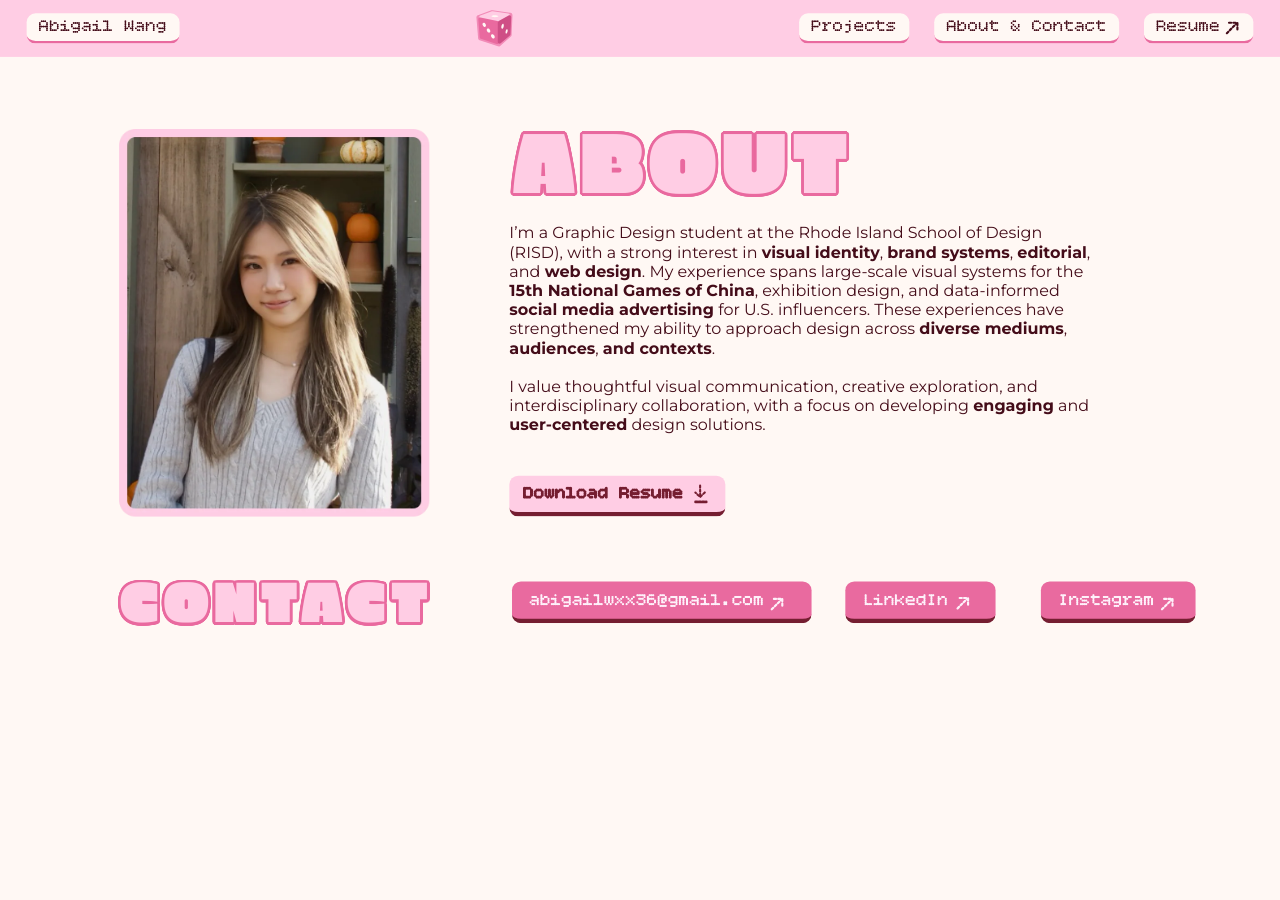
==== commit 04b8c812: "Add files via upload" ====
--- a/about.html
+++ b/about.html
@@ -41,7 +41,7 @@
   <nav><a href="projects.html">Projects</a><a href="about.html" aria-current="page">About</a><a href="#" data-cfg="resume" target="_blank" rel="noopener">Resume <span aria-hidden="true">↗</span></a></nav>
 </header>
 <main id="main">
-<div class="sv-wrap main-stage" data-h="736"><div class="stage" style="height:736px"><div class="e band" style="left:0px;top:0px;width:1440px;height:736px;background:#fff8f4"></div><div class="e t" style="left:576px;top:77px;width:416.944px;text-align:left;white-space:pre-wrap;font-family:'Erica One',sans-serif;font-weight:400;font-size:96.00px;color:#ffcde4;line-height:0.780;letter-spacing:0.050em;text-transform:uppercase;text-shadow:3.00px 0.00px 0 var(--ol,#e96a9f),2.90px 0.78px 0 var(--ol,#e96a9f),2.60px 1.50px 0 var(--ol,#e96a9f),2.12px 2.12px 0 var(--ol,#e96a9f),1.50px 2.60px 0 var(--ol,#e96a9f),0.78px 2.90px 0 var(--ol,#e96a9f),0.00px 3.00px 0 var(--ol,#e96a9f),-0.78px 2.90px 0 var(--ol,#e96a9f),-1.50px 2.60px 0 var(--ol,#e96a9f),-2.12px 2.12px 0 var(--ol,#e96a9f),-2.60px 1.50px 0 var(--ol,#e96a9f),-2.90px 0.78px 0 var(--ol,#e96a9f),-3.00px 0.00px 0 var(--ol,#e96a9f),-2.90px -0.78px 0 var(--ol,#e96a9f),-2.60px -1.50px 0 var(--ol,#e96a9f),-2.12px -2.12px 0 var(--ol,#e96a9f),-1.50px -2.60px 0 var(--ol,#e96a9f),-0.78px -2.90px 0 var(--ol,#e96a9f),-0.00px -3.00px 0 var(--ol,#e96a9f),0.78px -2.90px 0 var(--ol,#e96a9f),1.50px -2.60px 0 var(--ol,#e96a9f),2.12px -2.12px 0 var(--ol,#e96a9f),2.60px -1.50px 0 var(--ol,#e96a9f),2.90px -0.78px 0 var(--ol,#e96a9f)">About</div><div class="e t" style="left:134px;top:586px;width:424.028px;text-align:left;white-space:pre-wrap;font-family:'Erica One',sans-serif;font-weight:400;font-size:64.00px;color:#ffcde4;line-height:0.780;letter-spacing:0.080em;text-transform:uppercase;text-shadow:3.00px 0.00px 0 var(--ol,#e96a9f),2.90px 0.78px 0 var(--ol,#e96a9f),2.60px 1.50px 0 var(--ol,#e96a9f),2.12px 2.12px 0 var(--ol,#e96a9f),1.50px 2.60px 0 var(--ol,#e96a9f),0.78px 2.90px 0 var(--ol,#e96a9f),0.00px 3.00px 0 var(--ol,#e96a9f),-0.78px 2.90px 0 var(--ol,#e96a9f),-1.50px 2.60px 0 var(--ol,#e96a9f),-2.12px 2.12px 0 var(--ol,#e96a9f),-2.60px 1.50px 0 var(--ol,#e96a9f),-2.90px 0.78px 0 var(--ol,#e96a9f),-3.00px 0.00px 0 var(--ol,#e96a9f),-2.90px -0.78px 0 var(--ol,#e96a9f),-2.60px -1.50px 0 var(--ol,#e96a9f),-2.12px -2.12px 0 var(--ol,#e96a9f),-1.50px -2.60px 0 var(--ol,#e96a9f),-0.78px -2.90px 0 var(--ol,#e96a9f),-0.00px -3.00px 0 var(--ol,#e96a9f),0.78px -2.90px 0 var(--ol,#e96a9f),1.50px -2.60px 0 var(--ol,#e96a9f),2.12px -2.12px 0 var(--ol,#e96a9f),2.60px -1.50px 0 var(--ol,#e96a9f),2.90px -0.78px 0 var(--ol,#e96a9f)">Contact</div><div class="e t" style="left:573px;top:188px;width:658.812px;text-align:left;white-space:pre-wrap;font-family:'Montserrat',sans-serif;font-weight:400;font-size:18.00px;color:#440c19;line-height:1.200"><span style="font-family:'Montserrat',sans-serif;font-weight:400;font-size:18.00px;color:#440c19;line-height:1.200">I’m a Graphic Design student at the Rhode Island School of Design (RISD), with a strong interest in </span><span class="hl" style="font-family:'Montserrat',sans-serif;font-weight:700;font-size:18.00px;color:#440c19;line-height:1.200">visual identity</span><span style="font-family:'Montserrat',sans-serif;font-weight:400;font-size:18.00px;color:#440c19;line-height:1.200">, </span><span class="hl" style="font-family:'Montserrat',sans-serif;font-weight:700;font-size:18.00px;color:#440c19;line-height:1.200">brand systems</span><span style="font-family:'Montserrat',sans-serif;font-weight:400;font-size:18.00px;color:#440c19;line-height:1.200">, </span><span class="hl" style="font-family:'Montserrat',sans-serif;font-weight:700;font-size:18.00px;color:#440c19;line-height:1.200">typography</span><span style="font-family:'Montserrat',sans-serif;font-weight:400;font-size:18.00px;color:#440c19;line-height:1.200">, and </span><span class="hl" style="font-family:'Montserrat',sans-serif;font-weight:700;font-size:18.00px;color:#440c19;line-height:1.200">web design</span><span style="font-family:'Montserrat',sans-serif;font-weight:400;font-size:18.00px;color:#440c19;line-height:1.200">. My experience spans large-scale visual systems for the </span><span class="hl" style="font-family:'Montserrat',sans-serif;font-weight:700;font-size:18.00px;color:#440c19;line-height:1.200">15th National Games of China</span><span style="font-family:'Montserrat',sans-serif;font-weight:400;font-size:18.00px;color:#440c19;line-height:1.200">, exhibition design, and data-informed </span><span class="hl" style="font-family:'Montserrat',sans-serif;font-weight:700;font-size:18.00px;color:#440c19;line-height:1.200">social media advertising</span><span style="font-family:'Montserrat',sans-serif;font-weight:400;font-size:18.00px;color:#440c19;line-height:1.200"> for U.S. influencers. These experiences have strengthened my ability to approach design across </span><span class="hl" style="font-family:'Montserrat',sans-serif;font-weight:700;font-size:18.00px;color:#440c19;line-height:1.200">diverse mediums</span><span style="font-family:'Montserrat',sans-serif;font-weight:400;font-size:18.00px;color:#440c19;line-height:1.200">, </span><span class="hl" style="font-family:'Montserrat',sans-serif;font-weight:700;font-size:18.00px;color:#440c19;line-height:1.200">audiences</span><span style="font-family:'Montserrat',sans-serif;font-weight:400;font-size:18.00px;color:#440c19;line-height:1.200">, </span><span class="hl" style="font-family:'Montserrat',sans-serif;font-weight:700;font-size:18.00px;color:#440c19;line-height:1.200">and contexts</span><span style="font-family:'Montserrat',sans-serif;font-weight:400;font-size:18.00px;color:#440c19;line-height:1.200">.
+<div class="sv-wrap main-stage" data-h="736"><div class="stage" style="height:736px"><div class="e band" style="left:0px;top:0px;width:1440px;height:736px;background:#fff8f4"></div><div class="e t" style="left:576px;top:77px;width:416.944px;text-align:left;white-space:pre-wrap;font-family:'Erica One',sans-serif;font-weight:400;font-size:96.00px;color:#ffcde4;line-height:0.780;letter-spacing:0.050em;text-transform:uppercase;text-shadow:3.00px 0.00px 0 var(--ol,#e96a9f),2.90px 0.78px 0 var(--ol,#e96a9f),2.60px 1.50px 0 var(--ol,#e96a9f),2.12px 2.12px 0 var(--ol,#e96a9f),1.50px 2.60px 0 var(--ol,#e96a9f),0.78px 2.90px 0 var(--ol,#e96a9f),0.00px 3.00px 0 var(--ol,#e96a9f),-0.78px 2.90px 0 var(--ol,#e96a9f),-1.50px 2.60px 0 var(--ol,#e96a9f),-2.12px 2.12px 0 var(--ol,#e96a9f),-2.60px 1.50px 0 var(--ol,#e96a9f),-2.90px 0.78px 0 var(--ol,#e96a9f),-3.00px 0.00px 0 var(--ol,#e96a9f),-2.90px -0.78px 0 var(--ol,#e96a9f),-2.60px -1.50px 0 var(--ol,#e96a9f),-2.12px -2.12px 0 var(--ol,#e96a9f),-1.50px -2.60px 0 var(--ol,#e96a9f),-0.78px -2.90px 0 var(--ol,#e96a9f),-0.00px -3.00px 0 var(--ol,#e96a9f),0.78px -2.90px 0 var(--ol,#e96a9f),1.50px -2.60px 0 var(--ol,#e96a9f),2.12px -2.12px 0 var(--ol,#e96a9f),2.60px -1.50px 0 var(--ol,#e96a9f),2.90px -0.78px 0 var(--ol,#e96a9f)">About</div><div class="e t" style="left:134px;top:586px;width:424.028px;text-align:left;white-space:pre-wrap;font-family:'Erica One',sans-serif;font-weight:400;font-size:64.00px;color:#ffcde4;line-height:0.780;letter-spacing:0.080em;text-transform:uppercase;text-shadow:3.00px 0.00px 0 var(--ol,#e96a9f),2.90px 0.78px 0 var(--ol,#e96a9f),2.60px 1.50px 0 var(--ol,#e96a9f),2.12px 2.12px 0 var(--ol,#e96a9f),1.50px 2.60px 0 var(--ol,#e96a9f),0.78px 2.90px 0 var(--ol,#e96a9f),0.00px 3.00px 0 var(--ol,#e96a9f),-0.78px 2.90px 0 var(--ol,#e96a9f),-1.50px 2.60px 0 var(--ol,#e96a9f),-2.12px 2.12px 0 var(--ol,#e96a9f),-2.60px 1.50px 0 var(--ol,#e96a9f),-2.90px 0.78px 0 var(--ol,#e96a9f),-3.00px 0.00px 0 var(--ol,#e96a9f),-2.90px -0.78px 0 var(--ol,#e96a9f),-2.60px -1.50px 0 var(--ol,#e96a9f),-2.12px -2.12px 0 var(--ol,#e96a9f),-1.50px -2.60px 0 var(--ol,#e96a9f),-0.78px -2.90px 0 var(--ol,#e96a9f),-0.00px -3.00px 0 var(--ol,#e96a9f),0.78px -2.90px 0 var(--ol,#e96a9f),1.50px -2.60px 0 var(--ol,#e96a9f),2.12px -2.12px 0 var(--ol,#e96a9f),2.60px -1.50px 0 var(--ol,#e96a9f),2.90px -0.78px 0 var(--ol,#e96a9f)">Contact</div><div class="e t" style="left:573px;top:188px;width:658.812px;text-align:left;white-space:pre-wrap;font-family:'Montserrat',sans-serif;font-weight:400;font-size:18.00px;color:#440c19;line-height:1.200"><span style="font-family:'Montserrat',sans-serif;font-weight:400;font-size:18.00px;color:#440c19;line-height:1.200">I’m a Graphic Design student at the Rhode Island School of Design (RISD), with a strong interest in </span><span class="hl" style="font-family:'Montserrat',sans-serif;font-weight:700;font-size:18.00px;color:#440c19;line-height:1.200">visual identity</span><span style="font-family:'Montserrat',sans-serif;font-weight:400;font-size:18.00px;color:#440c19;line-height:1.200">, </span><span class="hl" style="font-family:'Montserrat',sans-serif;font-weight:700;font-size:18.00px;color:#440c19;line-height:1.200">brand systems</span><span style="font-family:'Montserrat',sans-serif;font-weight:400;font-size:18.00px;color:#440c19;line-height:1.200">, </span><span class="hl" style="font-family:'Montserrat',sans-serif;font-weight:700;font-size:18.00px;color:#440c19;line-height:1.200">editorial</span><span style="font-family:'Montserrat',sans-serif;font-weight:400;font-size:18.00px;color:#440c19;line-height:1.200">, and </span><span class="hl" style="font-family:'Montserrat',sans-serif;font-weight:700;font-size:18.00px;color:#440c19;line-height:1.200">web design</span><span style="font-family:'Montserrat',sans-serif;font-weight:400;font-size:18.00px;color:#440c19;line-height:1.200">. My experience spans large-scale visual systems for the </span><span class="hl" style="font-family:'Montserrat',sans-serif;font-weight:700;font-size:18.00px;color:#440c19;line-height:1.200">15th National Games of China</span><span style="font-family:'Montserrat',sans-serif;font-weight:400;font-size:18.00px;color:#440c19;line-height:1.200">, exhibition design, and data-informed </span><span class="hl" style="font-family:'Montserrat',sans-serif;font-weight:700;font-size:18.00px;color:#440c19;line-height:1.200">social media advertising</span><span style="font-family:'Montserrat',sans-serif;font-weight:400;font-size:18.00px;color:#440c19;line-height:1.200"> for U.S. influencers. These experiences have strengthened my ability to approach design across </span><span class="hl" style="font-family:'Montserrat',sans-serif;font-weight:700;font-size:18.00px;color:#440c19;line-height:1.200">diverse mediums</span><span style="font-family:'Montserrat',sans-serif;font-weight:400;font-size:18.00px;color:#440c19;line-height:1.200">, </span><span class="hl" style="font-family:'Montserrat',sans-serif;font-weight:700;font-size:18.00px;color:#440c19;line-height:1.200">audiences</span><span style="font-family:'Montserrat',sans-serif;font-weight:400;font-size:18.00px;color:#440c19;line-height:1.200">, </span><span class="hl" style="font-family:'Montserrat',sans-serif;font-weight:700;font-size:18.00px;color:#440c19;line-height:1.200">and contexts</span><span style="font-family:'Montserrat',sans-serif;font-weight:400;font-size:18.00px;color:#440c19;line-height:1.200">.
 
 I value thoughtful visual communication, creative exploration, and interdisciplinary collaboration, with a focus on developing </span><span class="hl" style="font-family:'Montserrat',sans-serif;font-weight:700;font-size:18.00px;color:#440c19;line-height:1.200">engaging</span><span style="font-family:'Montserrat',sans-serif;font-weight:400;font-size:18.00px;color:#440c19;line-height:1.200"> and </span><span class="hl" style="font-family:'Montserrat',sans-serif;font-weight:700;font-size:18.00px;color:#440c19;line-height:1.200">user-centered</span><span style="font-family:'Montserrat',sans-serif;font-weight:400;font-size:18.00px;color:#440c19;line-height:1.200"> design solutions.</span></div><div class="e g4" style="left:573px;top:471px;width:243px;height:46px;background:#ffcde4;border-radius:10px;border-style:solid;border-color:#751e31;border-width:0px 0px 5px 0px"></div><div class="e g5" style="left:576px;top:590px;width:337px;height:47px;background:#e96a9f;border-radius:10px;border-style:solid;border-color:#751e31;border-width:0px 0px 5px 0px"></div><div class="e g4 t" style="left:589px;top:485px;width:203px;text-align:left;white-space:pre-wrap;font-family:'Bitcount',monospace;font-variation-settings:'CRSV' 0,'slnt' 0;font-weight:700;font-size:20.00px;color:#751e31;line-height:0.780">Download Resume</div><div class="e g4 sv" style="left:781px;top:480.8px;width:13.6px;height:16.1px"><svg aria-hidden="true" preserveAspectRatio="none" width="14" height="17" viewBox="0 0 14 17" fill="none" xmlns="http://www.w3.org/2000/svg">
 <path d="M6.82836 1.21424L6.90527 13.359" stroke="#751E31" stroke-width="2.42857" stroke-linecap="round" stroke-linejoin="round" stroke-dasharray="2.43 2.43"/>
@@ -58,7 +58,7 @@
 <path d="M1.21411 15.3405L11.6974 4.85718" stroke="#FEF1FA" stroke-width="2.42857" stroke-linecap="round" stroke-linejoin="round" stroke-dasharray="2.43 2.43"/>
 <path d="M3.6427 3.64282H13.0777V13.0778" stroke="#FEF1FA" stroke-width="2.42857" stroke-linecap="round" stroke-linejoin="round" stroke-dasharray="2.43 2.43"/>
 </svg></div><div class="e im" style="left:134px;top:81px;width:349px;height:436px"><img class="" src="img/i43-1249.webp" alt="" width="764" height="954" decoding="async"></div><a class="hit k-btn" data-g="4" style="left:573px;top:471px;width:243px;height:46px" aria-label="Download Resume" data-cfg="resume" href="#" target="_blank" rel="noopener"></a><a class="hit k-btn" data-g="5" style="left:576px;top:590px;width:337px;height:47px" aria-label="abigailwxx36@gmail.com" href="mailto:abigailwxx36@gmail.com"></a><a class="hit k-btn" data-g="6" style="left:951px;top:590px;width:169px;height:47px" aria-label="LinkedIn" data-cfg="linkedin" href="#" target="_blank" rel="noopener"></a><a class="hit k-btn" data-g="7" style="left:1171px;top:590px;width:174px;height:47px" aria-label="Instagram" data-cfg="instagram" href="#" target="_blank" rel="noopener"></a></div></div>
-<div class="flow"><div class="frow"><div class="fb fimg w2"><div class="fim" style="aspect-ratio:0.8005"><img class="" src="img/i43-1249.webp" alt="" width="764" height="954" loading="lazy" decoding="async"></div></div><div class="fb ftext full"><div class="ft full" style="text-align:left;font-family:'Erica One',sans-serif;font-weight:400;font-size:52.20px;color:#ffcde4;line-height:0.780;letter-spacing:0.050em;text-transform:uppercase;text-shadow:3.00px 0.00px 0 var(--ol,#e96a9f),2.90px 0.78px 0 var(--ol,#e96a9f),2.60px 1.50px 0 var(--ol,#e96a9f),2.12px 2.12px 0 var(--ol,#e96a9f),1.50px 2.60px 0 var(--ol,#e96a9f),0.78px 2.90px 0 var(--ol,#e96a9f),0.00px 3.00px 0 var(--ol,#e96a9f),-0.78px 2.90px 0 var(--ol,#e96a9f),-1.50px 2.60px 0 var(--ol,#e96a9f),-2.12px 2.12px 0 var(--ol,#e96a9f),-2.60px 1.50px 0 var(--ol,#e96a9f),-2.90px 0.78px 0 var(--ol,#e96a9f),-3.00px 0.00px 0 var(--ol,#e96a9f),-2.90px -0.78px 0 var(--ol,#e96a9f),-2.60px -1.50px 0 var(--ol,#e96a9f),-2.12px -2.12px 0 var(--ol,#e96a9f),-1.50px -2.60px 0 var(--ol,#e96a9f),-0.78px -2.90px 0 var(--ol,#e96a9f),-0.00px -3.00px 0 var(--ol,#e96a9f),0.78px -2.90px 0 var(--ol,#e96a9f),1.50px -2.60px 0 var(--ol,#e96a9f),2.12px -2.12px 0 var(--ol,#e96a9f),2.60px -1.50px 0 var(--ol,#e96a9f),2.90px -0.78px 0 var(--ol,#e96a9f)">About</div></div><div class="fb ftext full"><div class="ft full" style="text-align:left;font-family:'Montserrat',sans-serif;font-weight:400;font-size:18.00px;color:#440c19;line-height:1.200"><span style="font-family:'Montserrat',sans-serif;font-weight:400;font-size:18.00px;color:#440c19;line-height:1.200">I’m a Graphic Design student at the Rhode Island School of Design (RISD), with a strong interest in </span><span class="hl" style="font-family:'Montserrat',sans-serif;font-weight:700;font-size:18.00px;color:#440c19;line-height:1.200">visual identity</span><span style="font-family:'Montserrat',sans-serif;font-weight:400;font-size:18.00px;color:#440c19;line-height:1.200">, </span><span class="hl" style="font-family:'Montserrat',sans-serif;font-weight:700;font-size:18.00px;color:#440c19;line-height:1.200">brand systems</span><span style="font-family:'Montserrat',sans-serif;font-weight:400;font-size:18.00px;color:#440c19;line-height:1.200">, </span><span class="hl" style="font-family:'Montserrat',sans-serif;font-weight:700;font-size:18.00px;color:#440c19;line-height:1.200">typography</span><span style="font-family:'Montserrat',sans-serif;font-weight:400;font-size:18.00px;color:#440c19;line-height:1.200">, and </span><span class="hl" style="font-family:'Montserrat',sans-serif;font-weight:700;font-size:18.00px;color:#440c19;line-height:1.200">web design</span><span style="font-family:'Montserrat',sans-serif;font-weight:400;font-size:18.00px;color:#440c19;line-height:1.200">. My experience spans large-scale visual systems for the </span><span class="hl" style="font-family:'Montserrat',sans-serif;font-weight:700;font-size:18.00px;color:#440c19;line-height:1.200">15th National Games of China</span><span style="font-family:'Montserrat',sans-serif;font-weight:400;font-size:18.00px;color:#440c19;line-height:1.200">, exhibition design, and data-informed </span><span class="hl" style="font-family:'Montserrat',sans-serif;font-weight:700;font-size:18.00px;color:#440c19;line-height:1.200">social media advertising</span><span style="font-family:'Montserrat',sans-serif;font-weight:400;font-size:18.00px;color:#440c19;line-height:1.200"> for U.S. influencers. These experiences have strengthened my ability to approach design across </span><span class="hl" style="font-family:'Montserrat',sans-serif;font-weight:700;font-size:18.00px;color:#440c19;line-height:1.200">diverse mediums</span><span style="font-family:'Montserrat',sans-serif;font-weight:400;font-size:18.00px;color:#440c19;line-height:1.200">, </span><span class="hl" style="font-family:'Montserrat',sans-serif;font-weight:700;font-size:18.00px;color:#440c19;line-height:1.200">audiences</span><span style="font-family:'Montserrat',sans-serif;font-weight:400;font-size:18.00px;color:#440c19;line-height:1.200">, </span><span class="hl" style="font-family:'Montserrat',sans-serif;font-weight:700;font-size:18.00px;color:#440c19;line-height:1.200">and contexts</span><span style="font-family:'Montserrat',sans-serif;font-weight:400;font-size:18.00px;color:#440c19;line-height:1.200">.
+<div class="flow"><div class="frow"><div class="fb fimg w2"><div class="fim" style="aspect-ratio:0.8005"><img class="" src="img/i43-1249.webp" alt="" width="764" height="954" loading="lazy" decoding="async"></div></div><div class="fb ftext full"><div class="ft full" style="text-align:left;font-family:'Erica One',sans-serif;font-weight:400;font-size:52.20px;color:#ffcde4;line-height:0.780;letter-spacing:0.050em;text-transform:uppercase;text-shadow:3.00px 0.00px 0 var(--ol,#e96a9f),2.90px 0.78px 0 var(--ol,#e96a9f),2.60px 1.50px 0 var(--ol,#e96a9f),2.12px 2.12px 0 var(--ol,#e96a9f),1.50px 2.60px 0 var(--ol,#e96a9f),0.78px 2.90px 0 var(--ol,#e96a9f),0.00px 3.00px 0 var(--ol,#e96a9f),-0.78px 2.90px 0 var(--ol,#e96a9f),-1.50px 2.60px 0 var(--ol,#e96a9f),-2.12px 2.12px 0 var(--ol,#e96a9f),-2.60px 1.50px 0 var(--ol,#e96a9f),-2.90px 0.78px 0 var(--ol,#e96a9f),-3.00px 0.00px 0 var(--ol,#e96a9f),-2.90px -0.78px 0 var(--ol,#e96a9f),-2.60px -1.50px 0 var(--ol,#e96a9f),-2.12px -2.12px 0 var(--ol,#e96a9f),-1.50px -2.60px 0 var(--ol,#e96a9f),-0.78px -2.90px 0 var(--ol,#e96a9f),-0.00px -3.00px 0 var(--ol,#e96a9f),0.78px -2.90px 0 var(--ol,#e96a9f),1.50px -2.60px 0 var(--ol,#e96a9f),2.12px -2.12px 0 var(--ol,#e96a9f),2.60px -1.50px 0 var(--ol,#e96a9f),2.90px -0.78px 0 var(--ol,#e96a9f)">About</div></div><div class="fb ftext full"><div class="ft full" style="text-align:left;font-family:'Montserrat',sans-serif;font-weight:400;font-size:18.00px;color:#440c19;line-height:1.200"><span style="font-family:'Montserrat',sans-serif;font-weight:400;font-size:18.00px;color:#440c19;line-height:1.200">I’m a Graphic Design student at the Rhode Island School of Design (RISD), with a strong interest in </span><span class="hl" style="font-family:'Montserrat',sans-serif;font-weight:700;font-size:18.00px;color:#440c19;line-height:1.200">visual identity</span><span style="font-family:'Montserrat',sans-serif;font-weight:400;font-size:18.00px;color:#440c19;line-height:1.200">, </span><span class="hl" style="font-family:'Montserrat',sans-serif;font-weight:700;font-size:18.00px;color:#440c19;line-height:1.200">brand systems</span><span style="font-family:'Montserrat',sans-serif;font-weight:400;font-size:18.00px;color:#440c19;line-height:1.200">, </span><span class="hl" style="font-family:'Montserrat',sans-serif;font-weight:700;font-size:18.00px;color:#440c19;line-height:1.200">editorial</span><span style="font-family:'Montserrat',sans-serif;font-weight:400;font-size:18.00px;color:#440c19;line-height:1.200">, and </span><span class="hl" style="font-family:'Montserrat',sans-serif;font-weight:700;font-size:18.00px;color:#440c19;line-height:1.200">web design</span><span style="font-family:'Montserrat',sans-serif;font-weight:400;font-size:18.00px;color:#440c19;line-height:1.200">. My experience spans large-scale visual systems for the </span><span class="hl" style="font-family:'Montserrat',sans-serif;font-weight:700;font-size:18.00px;color:#440c19;line-height:1.200">15th National Games of China</span><span style="font-family:'Montserrat',sans-serif;font-weight:400;font-size:18.00px;color:#440c19;line-height:1.200">, exhibition design, and data-informed </span><span class="hl" style="font-family:'Montserrat',sans-serif;font-weight:700;font-size:18.00px;color:#440c19;line-height:1.200">social media advertising</span><span style="font-family:'Montserrat',sans-serif;font-weight:400;font-size:18.00px;color:#440c19;line-height:1.200"> for U.S. influencers. These experiences have strengthened my ability to approach design across </span><span class="hl" style="font-family:'Montserrat',sans-serif;font-weight:700;font-size:18.00px;color:#440c19;line-height:1.200">diverse mediums</span><span style="font-family:'Montserrat',sans-serif;font-weight:400;font-size:18.00px;color:#440c19;line-height:1.200">, </span><span class="hl" style="font-family:'Montserrat',sans-serif;font-weight:700;font-size:18.00px;color:#440c19;line-height:1.200">audiences</span><span style="font-family:'Montserrat',sans-serif;font-weight:400;font-size:18.00px;color:#440c19;line-height:1.200">, </span><span class="hl" style="font-family:'Montserrat',sans-serif;font-weight:700;font-size:18.00px;color:#440c19;line-height:1.200">and contexts</span><span style="font-family:'Montserrat',sans-serif;font-weight:400;font-size:18.00px;color:#440c19;line-height:1.200">.
 
 I value thoughtful visual communication, creative exploration, and interdisciplinary collaboration, with a focus on developing </span><span class="hl" style="font-family:'Montserrat',sans-serif;font-weight:700;font-size:18.00px;color:#440c19;line-height:1.200">engaging</span><span style="font-family:'Montserrat',sans-serif;font-weight:400;font-size:18.00px;color:#440c19;line-height:1.200"> and </span><span class="hl" style="font-family:'Montserrat',sans-serif;font-weight:700;font-size:18.00px;color:#440c19;line-height:1.200">user-centered</span><span style="font-family:'Montserrat',sans-serif;font-weight:400;font-size:18.00px;color:#440c19;line-height:1.200"> design solutions.</span></div></div><a class="fb fcol flink k-btn" data-g="4" aria-label="Download Resume" data-cfg="resume" href="#" target="_blank" rel="noopener"><div class="col" data-w="243" data-h="46" style="--w:243;--h:46"><div class="coli" style="width:243px;height:46px"><div class="e g4" style="left:0px;top:0px;width:243px;height:46px;background:#ffcde4;border-radius:10px;border-style:solid;border-color:#751e31;border-width:0px 0px 5px 0px"></div><div class="e g4 t" style="left:16px;top:14px;width:203px;text-align:left;white-space:pre-wrap;font-family:'Bitcount',monospace;font-variation-settings:'CRSV' 0,'slnt' 0;font-weight:700;font-size:20.00px;color:#751e31;line-height:0.780">Download Resume</div><div class="e g4 sv" style="left:208px;top:9.8px;width:13.6px;height:16.1px"><svg aria-hidden="true" preserveAspectRatio="none" width="14" height="17" viewBox="0 0 14 17" fill="none" xmlns="http://www.w3.org/2000/svg">
 <path d="M6.82836 1.21424L6.90527 13.359" stroke="#751E31" stroke-width="2.42857" stroke-linecap="round" stroke-linejoin="round" stroke-dasharray="2.43 2.43"/>
